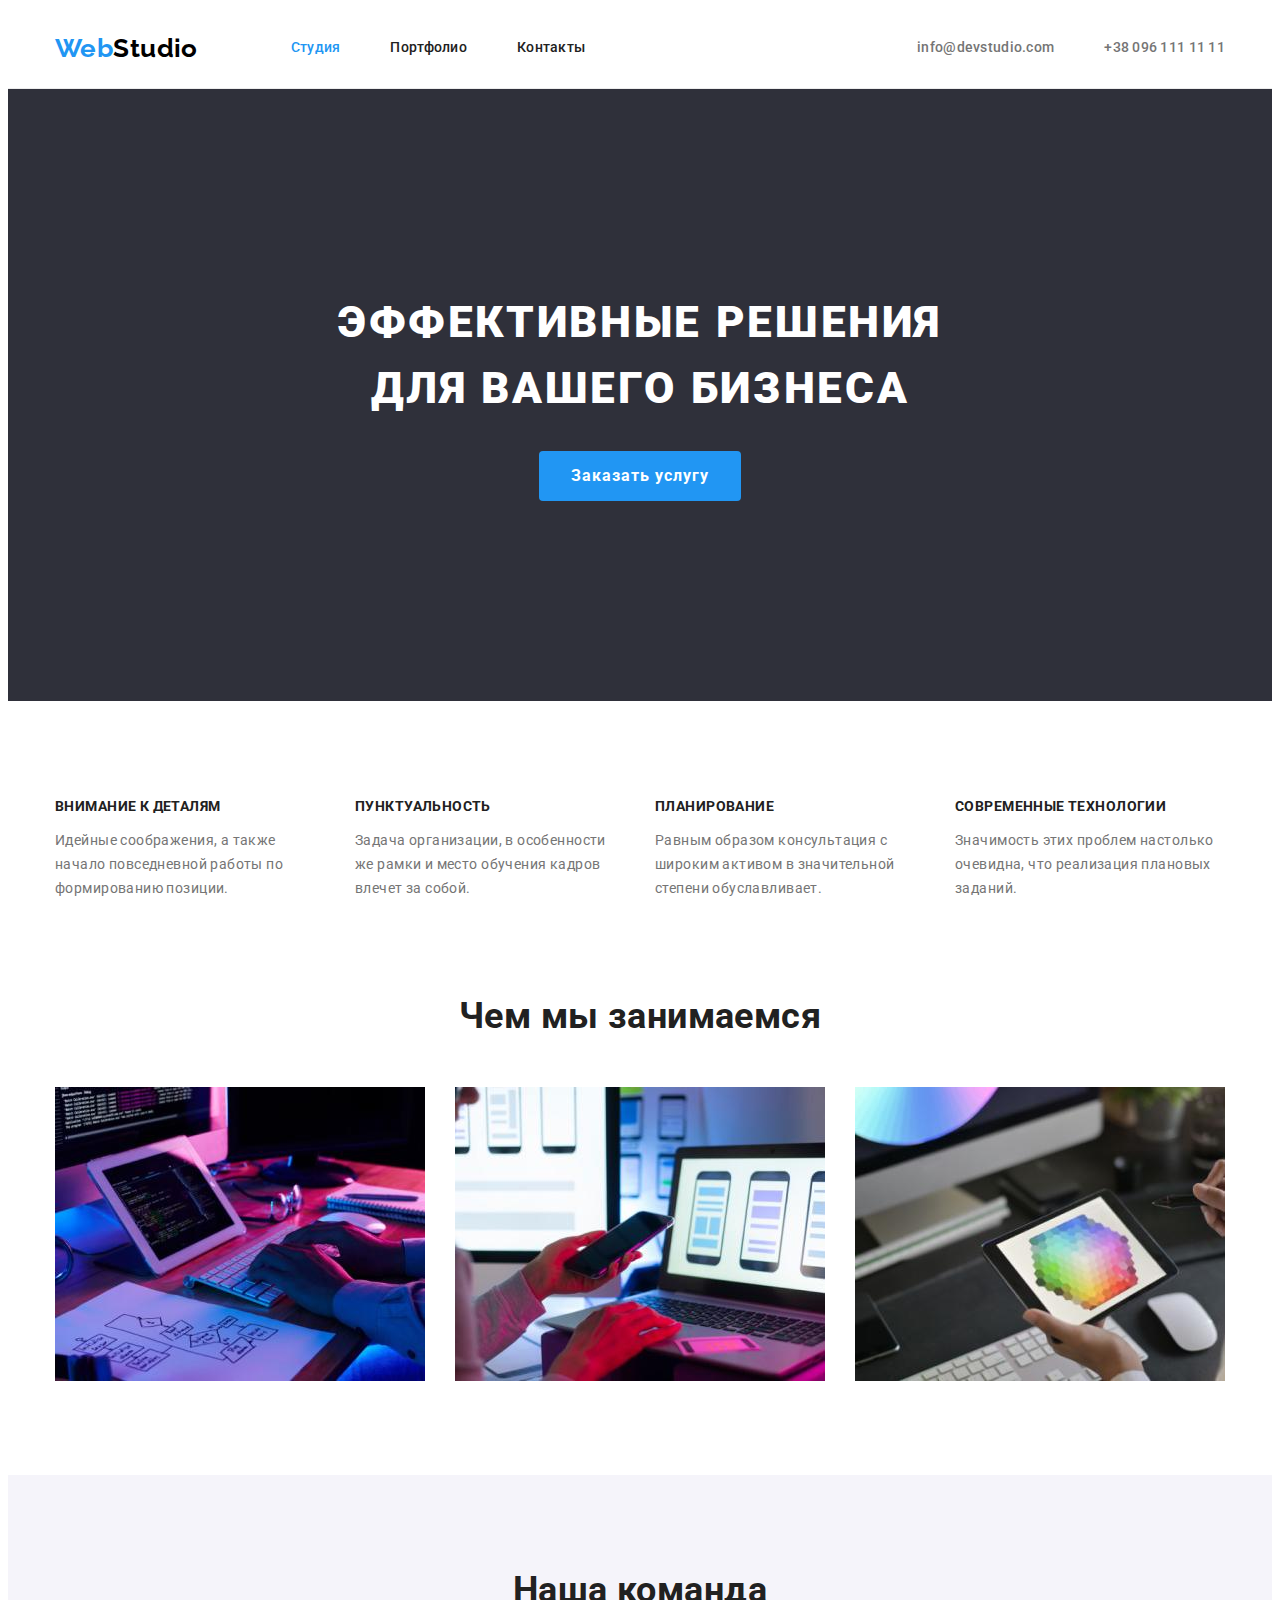
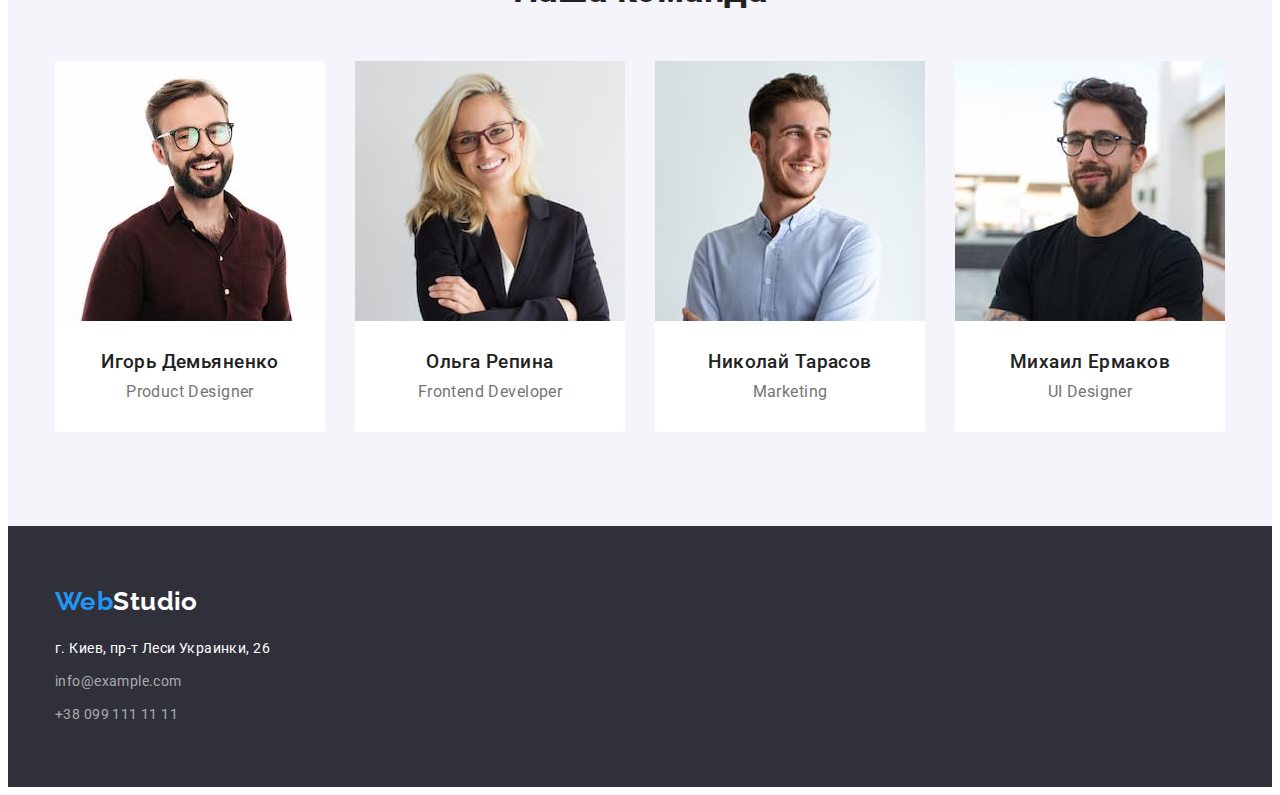
==== index.html @ 8b74da99 "копирует файлы" ====
<!DOCTYPE html>
<html lang="ru">
  <head>
    <meta charset="UTF-8" />
    <meta http-equiv="X-UA-Compatible" content="IE=edge" />
    <meta name="viewport" content="width=device-width, initial-scale=1.0" />
    <title>Студия_ВМ</title>

    <link rel="preconnect" href="https://fonts.googleapis.com" />
    <link rel="preconnect" href="https://fonts.gstatic.com" crossorigin />
    <link
      href="https://fonts.googleapis.com/css2?family=Raleway:wght@700&family=Roboto:wght@400;500;700;900&display=swap"
      rel="stylesheet"
    />

    <link
      rel="stylesheet"
      href="https://cdnjs.cloudflare.com/ajax/libs/modern-normalize/1.1.0/modern-normalize.min.css"
      integrity="sha512-wpPYUAdjBVSE4KJnH1VR1HeZfpl1ub8YT/NKx4PuQ5NmX2tKuGu6U/JRp5y+Y8XG2tV+wKQpNHVUX03MfMFn9Q=="
      crossorigin="anonymous"
      referrerpolicy="no-referrer"
    />

    <link rel="stylesheet" href="./css/styles.css" />
  </head>
  <body>
    <header class="header">
      <div class="header-menu container">
        <a href="./index.html" class="logo"
          >Web<span class="accent-logo">Studio</span></a
        >
        <nav>
          <ul class="site-nav">
            <li class="nav-item">
              <a href="./index.html" class="nav-link current">Студия</a>
            </li>
            <li class="nav-item">
              <a href="./portfolio.html" class="nav-link">Портфолио</a>
            </li>
            <li class="nav-item">
              <a href="" class="nav-link">Контакты</a>
            </li>
          </ul>
        </nav>
        <ul class="contacts-nav">
          <li class="nav-item">
            <a href="mailto:info@devstudio.com" class="nav-link contacts-color"
              >info@devstudio.com</a
            >
          </li>
          <li class="nav-item">
            <a href="tel:+380961111111" class="nav-link contacts-color"
              >+38 096 111 11 11</a
            >
          </li>
        </ul>
      </div>
    </header>
    <main>
      <section class="hero">
        <h1 class="hero-title">Эффективные решения для вашего бизнеса</h1>
        <button class="hero-button" type="button">Заказать услугу</button>
      </section>
      <section class="section">
        <div class="container">
          <h2 class="visually-hidden">Наши преимущества</h2>
          <ul class="benefits-list">
            <li class="benefits-item">
              <h3 class="benefits-title">Внимание к деталям</h3>
              <p class="benefits-text">
                Идейные соображения, а также начало повседневной работы по
                формированию позиции.
              </p>
            </li>
            <li class="benefits-item">
              <h3 class="benefits-title">Пунктуальность</h3>
              <p class="benefits-text">
                Задача организации, в особенности же рамки и место обучения
                кадров влечет за собой.
              </p>
            </li>
            <li class="benefits-item">
              <h3 class="benefits-title">Планирование</h3>
              <p class="benefits-text">
                Равным образом консультация с широким активом в значительной
                степени обуславливает.
              </p>
            </li>
            <li class="benefits-item">
              <h3 class="benefits-title">Современные технологии</h3>
              <p class="benefits-text">
                Значимость этих проблем настолько очевидна, что реализация
                плановых заданий.
              </p>
            </li>
          </ul>
        </div>
      </section>
      <section class="doing section">
        <div class="container">
          <h2 class="title-second">Чем мы занимаемся</h2>
          <ul class="doing-list">
            <li class="doing-item">
              <img
                src="./img/keyboard.jpg"
                alt="верстаем сайт"
                width="370"
                height="294"
              />
            </li>
            <li class="doing-item">
              <img
                src="./img/smartphone.jpg"
                alt="оптимизируем под мобильные устройства"
                width="370"
                height="294"
              />
            </li>
            <li class="doing-item">
              <img
                src="./img/tablet.jpg"
                alt="красочно наполняем контент"
                width="370"
                height="294"
              />
            </li>
          </ul>
        </div>
      </section>
      <section class="team section">
        <div class="container">
          <h2 class="title-second">Наша команда</h2>
          <ul class="team-list">
            <li class="team-item">
              <img
                src="./img/igor_demjanenko.jpg"
                alt="фото Игоря Демьяненко"
                width="270"
                height="260"
              />
              <div class="team-text-conteiner">
                <h3 class="team-title">Игорь Демьяненко</h3>
                <p class="team-text">Product Designer</p>
              </div>
            </li>
            <li class="team-item">
              <img
                src="./img/olga_repina.jpg"
                alt="фото Ольга Репина"
                width="270"
                height="260"
              />
              <div class="team-text-conteiner">
                <h3 class="team-title">Ольга Репина</h3>
                <p class="team-text">Frontend Developer</p>
              </div>
            </li>
            <li class="team-item">
              <img
                src="./img/nikolaj_tarasov.jpg"
                alt="фото Николай Тарасов"
                width="270"
                height="260"
              />
              <div class="team-text-conteiner">
                <h3 class="team-title">Николай Тарасов</h3>
                <p class="team-text">Marketing</p>
              </div>
            </li>
            <li class="team-item">
              <img
                src="./img/mihail_ermak.jpg"
                alt="фото Михаил Ермаков"
                width="270"
                height="260"
              />
              <div class="team-text-conteiner">
                <h3 class="team-title">Михаил Ермаков</h3>
                <p class="team-text">UI Designer</p>
              </div>
            </li>
          </ul>
        </div>
      </section>
    </main>
    <footer class="page-footer">
      <div class="container">
        <a href="./index.html" class="logo footer-logo"
          >Web<span class="accent-logo-footer">Studio</span></a
        >
        <address class="contacts">
          <ul class="contacts-list">
            <li class="contacts-item">
              <a href="" class="contacts-link-map"
                >г. Киев, пр-т Леси Украинки, 26</a
              >
            </li>
            <li class="contacts-item">
              <a href="mailto:info@example.com" class="contacts-link-f"
                >info@example.com</a
              >
            </li>
            <li class="contacts-item">
              <a href="tel:+380961111111" class="contacts-link-f"
                >+38 099 111 11 11</a
              >
            </li>
          </ul>
        </address>
      </div>
    </footer>
  </body>
</html>
---- css/styles.css ----
:root {
    --primary-text-color: #757575;
    --title-text-color: #212121;
    --accent-color: #2196F3;
    --basic-white-color: #ffffff;
    --basic-dark-color: #2F303A;

}

*,
*::before,
*::after {
  box-sizing: border-box;
}

body {
    background-color: var(--basic-white-color);
    color: var(--primary-text-color);

    font-family: 'Roboto', sans-serif;
    font-size: 14px;
    line-height: 1.71;
    letter-spacing: 0.03em;
}


/* hover focus */

.nav-link:hover,
.nav-link:focus,

.contacts-link-map:hover,
.contacts-link-map:focus,
.contacts-link-f:hover,
.contacts-link-f:focus {
    color: var(--accent-color);
}


/* ----- global style ----- */

.section {
    padding-top: 94px;
    padding-bottom: 94px;
}

.container {
    width: 1200px;
    padding-left:  15px;
    padding-right: 15px;
    margin-right: auto;
    margin-left: auto;
}

.nav-link.current {
    color: var(--accent-color);

}

.visually-hidden {
    position: absolute;
    width: 1px;
    height: 1px;
    margin: -1px;
    padding: 0;
    overflow: hidden;
    border: 0;
    clip: rect(0 0 0 0)
  }

a {
    text-decoration: none;
}

ul {
    padding: 0;
    margin: 0;
    list-style: none;
}

img {
    display: block;
    max-width: 100%;
    height: auto;
}

h1, h2, h3, p {
    margin-top: 0;
    margin-bottom: 0;
}


/* ----- header ----- */

/* logo */

.header {
    border-bottom: 1px solid #ECECEC;
}

.header-menu {
    display: flex;
    align-items: center;
}

.logo {
    margin-right: 93px;

    color: var(--accent-color);
    font-family: Raleway, sans-serif;
    font-weight: 700;
    font-size: 26px;
    line-height: 1.19;
}

.accent-logo {
    color: #000000;
}

/* nav */

.site-nav {
    display: flex;
}

.nav-item + .nav-item {
    margin-left: 50px;
}

.contacts-nav {
    display: flex;
    margin-left: auto;

}
.nav-link {
    display: block;
    padding-top: 32px;
    padding-bottom: 32px;

    font-weight: 500;
    letter-spacing: 0.02em;
    line-height: 1.14;
    color: var(--title-text-color);
}

.contacts-color {
    color: var(--primary-text-color);
}


/* ----- studia ----- */

/* content main */

.hero {
    padding-top: 200px;
    padding-bottom: 200px;
    background-color: var(--basic-dark-color);
    text-align: center;
}

.hero-title {
    width: 680px;
    margin: 0 auto 30px;

    color: var(--basic-white-color);
    font-weight: 900;
    font-size: 44px;
    line-height: 1.5;
    letter-spacing: 0.06em;
    text-transform: uppercase;
}

.hero-button {
    display: inline-block;
    border-radius: 4px;
    padding: 10px 32px;

    cursor: pointer;
    border: transparent;

    background-color: var(--accent-color);
    color: var(--basic-white-color);
    font-family: inherit;
    font-weight: 700;
    font-size: 16px;
    line-height: 1.87;
    letter-spacing: 0.06em;
    text-align: center;
}
.hero-button:hover,
.hero-button:focus {
    color: var(--accent-color);
    background-color: var(--basic-white-color);
}


.title-second {
    margin-bottom: 50px;
    text-align: center;

    font-weight: 700;
    font-size: 36px;
    line-height: 1.17;
    color: var(--title-text-color);
}


/* benefits */

.benefits-list {
    display: flex;
    margin-left: -30px;
}

.benefits-item {
    flex-basis: calc(100% * 4 - 30px);
    margin-left: 30px;
}

.benefits-title {
    margin-bottom: 10px;
    font-size: 14px;
    font-weight: 700;
    text-transform: uppercase;
    color: var(--title-text-color);
}


/* doing */

.doing {
    padding-top: 0px;
}

.doing-list {
    display: flex;
    flex-wrap: wrap;
    margin-left: -30px;
}

.doing-item {
    flex-basis: calc(100% / 3 - 30px);
    margin-left: 30px;
}


/* team */

.team {
    background-color: #F5F4FA;
}

.team-list {
    display: flex;
    flex-wrap: wrap;

    font-size: 16px;
    line-height: 1.18;
}

.team-item {
    margin-right: 30px;
    /* margin-bottom: 30px; */

    background-color: #ffffff;
    border-radius: 0 0 4px 4px;
}

.team-item:nth-child(4n) {
    margin-right: 0px;
}
/* .team-item:nth-last-child(-n + 4) {
    margin-bottom: 0;
} */

.team-text-conteiner {
    padding-top: 30px;
    padding-bottom: 30px;
    text-align: center;
}

.team-title {
    margin-bottom: 10px;

    font-weight: 500;
    color: var(--title-text-color);
}


/* ----- portfolio ----- */

/* button filter */

.filter{
    display: flex;
    justify-content: center;
    margin-bottom: 50px;
}
.filter-item:not(:last-child) {
    margin-right: 8px;
}
.filter-button {
    padding: 6px 22px;
    font-family: inherit;
    font-weight: 500;
    font-size: 16px;
    line-height: 1.62;
    text-align: center;
    letter-spacing: 0.03em;
    background-color: #F5F4FA;
    color: var(--title-text-color);
    cursor: pointer;
    border: transparent;
    border-radius: 4px;
}

.filter-button:hover,
.filter-button:focus {
    color: var(--basic-white-color);
    background-color: var(--accent-color);
    box-shadow: 0px 3px 1px rgba(0, 0, 0, 0.1), 0px 1px 2px rgba(0, 0, 0, 0.08), 0px 2px 2px rgba(0, 0, 0, 0.12);
    border-radius: 4px;
}


/* projects */

.projects-list {
    display: flex;
    flex-wrap: wrap;
    margin: -15px;
}

.projects-item {
    flex-basis: calc(100% / 3 - 30px);
    margin: 15px;
}

.projects-text {
    padding: 20px 24px;
    border-left: 1px solid #EEEEEE;
    border-bottom: 1px solid #EEEEEE;
    border-right: 1px solid #EEEEEE;
}

.title-portfolio {
    margin-bottom: 4px;

    font-weight: 700;
    font-size: 18px;
    line-height: 2;
    letter-spacing: 0.06em;
    color: var(--title-text-color);
}

.text-portfolio {
    font-size: 16px;
    line-height: 1.87;
    color: var(--primary-text-color);
}


/* ----- footer style ----- */

.page-footer{
    padding-top: 60px;
    padding-bottom: 60px;
    background-color: var(--basic-dark-color);
}

.footer-logo {
    display: inline-block;
    margin-right: 0;
    margin-bottom: 20px;
}

.accent-logo-footer {
    color: var(--basic-white-color);
}

.contacts {
    font-style: normal;
}

.contacts-item:not(:last-child) {
    margin-bottom: 9px;
}

.contacts-link-map{
    color: var(--basic-white-color);
}

.contacts-link-f {
    color: rgba(255, 255, 255, 0.6);
}
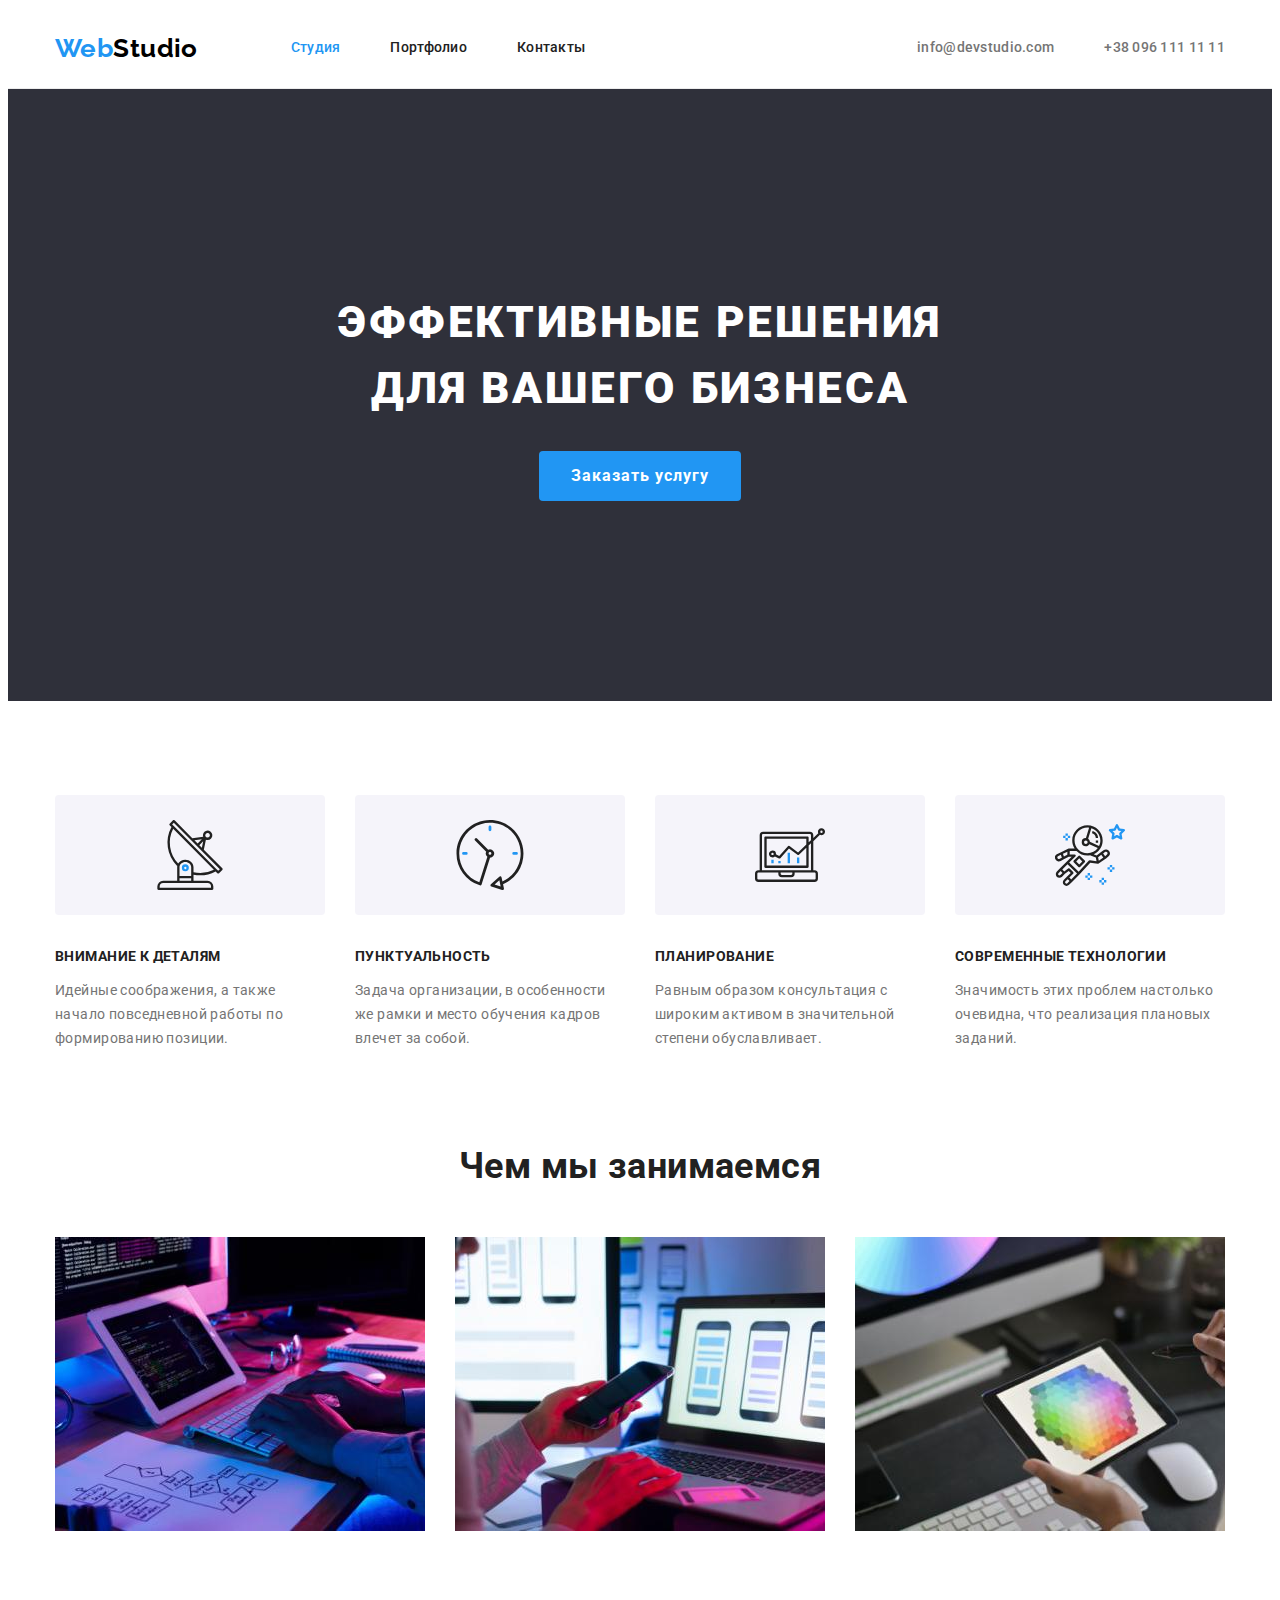
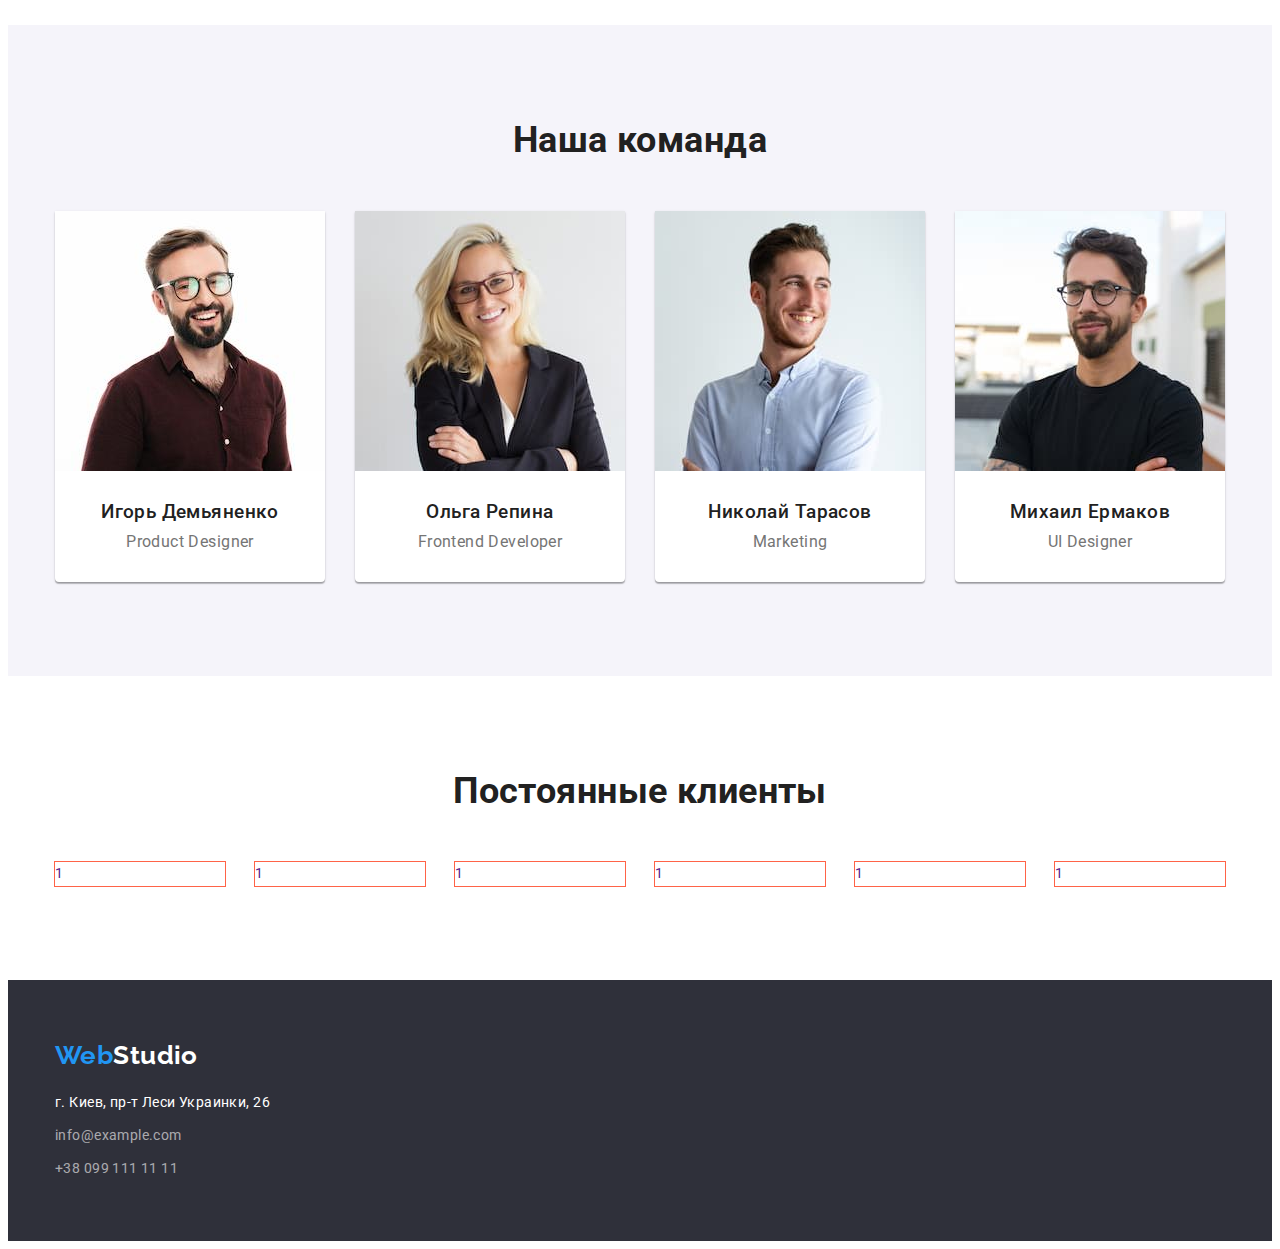
==== commit ca3d5b2e: "добавляет иконки" ====
--- a/index.html
+++ b/index.html
@@ -65,28 +65,28 @@
         <div class="container">
           <h2 class="visually-hidden">Наши преимущества</h2>
           <ul class="benefits-list">
-            <li class="benefits-item">
+            <li class="benefits-item benefits-icon-antenna">
               <h3 class="benefits-title">Внимание к деталям</h3>
               <p class="benefits-text">
                 Идейные соображения, а также начало повседневной работы по
                 формированию позиции.
               </p>
             </li>
-            <li class="benefits-item">
+            <li class="benefits-item benefits-icon-clock">
               <h3 class="benefits-title">Пунктуальность</h3>
               <p class="benefits-text">
                 Задача организации, в особенности же рамки и место обучения
                 кадров влечет за собой.
               </p>
             </li>
-            <li class="benefits-item">
+            <li class="benefits-item benefits-icon-diagram">
               <h3 class="benefits-title">Планирование</h3>
               <p class="benefits-text">
                 Равным образом консультация с широким активом в значительной
                 степени обуславливает.
               </p>
             </li>
-            <li class="benefits-item">
+            <li class="benefits-item benefits-icon-astronaut">
               <h3 class="benefits-title">Современные технологии</h3>
               <p class="benefits-text">
                 Значимость этих проблем настолько очевидна, что реализация
@@ -179,6 +179,19 @@
                 <p class="team-text">UI Designer</p>
               </div>
             </li>
+          </ul>
+        </div>
+      </section>
+      <section class="section">
+        <div class="container">
+          <h2 class="title-second">Постоянные клиенты</h2>
+          <ul class="clients-list">
+            <li class="clients-item"><a href="">1</a></li>
+            <li class="clients-item"><a href="">1</a></li>
+            <li class="clients-item"><a href="">1</a></li>
+            <li class="clients-item"><a href="">1</a></li>
+            <li class="clients-item"><a href="">1</a></li>
+            <li class="clients-item"><a href="">1</a></li>
           </ul>
         </div>
       </section>
--- a/css/styles.css
+++ b/css/styles.css
@@ -218,6 +218,36 @@
     margin-left: 30px;
 }
 
+.benefits-item::before {
+    display: block;
+    content: '';
+    height: 120px;
+    margin-bottom: 30px;
+    border-radius: 4px;
+
+    background-color: #F5F4FA;
+    /* background-image: url(../img/benefits/antenna.svg); */
+    background-repeat: no-repeat;
+    /* background-size: contain; */
+    background-position: center;
+}
+
+.benefits-icon-antenna::before {
+    background-image: url(../img/benefits/antenna.svg);
+}
+
+.benefits-icon-clock::before {
+    background-image: url(../img/benefits/clock.svg);
+}
+
+.benefits-icon-diagram::before {
+    background-image: url(../img/benefits/diagram.svg);
+}
+
+.benefits-icon-astronaut::before {
+    background-image: url(../img/benefits/astronaut.svg);
+}
+
 .benefits-title {
     margin-bottom: 10px;
     font-size: 14px;
@@ -264,6 +294,9 @@
     /* margin-bottom: 30px; */
 
     background-color: #ffffff;
+    box-shadow: 0px 1px 3px rgba(0, 0, 0, 0.12), 
+    0px 1px 1px rgba(0, 0, 0, 0.14), 
+    0px 2px 1px rgba(0, 0, 0, 0.2);
     border-radius: 0 0 4px 4px;
 }
 
@@ -360,6 +393,20 @@
     color: var(--primary-text-color);
 }
 
+.clients-list {
+    display: flex;
+    
+}
+
+.clients-item {
+    flex-basis: calc((100% - 30px ) / 6);
+    outline: 1px solid tomato;
+}
+
+.clients-item:not(:last-child) {
+    margin-right: 30px;
+}
+
 
 /* ----- footer style ----- */
 
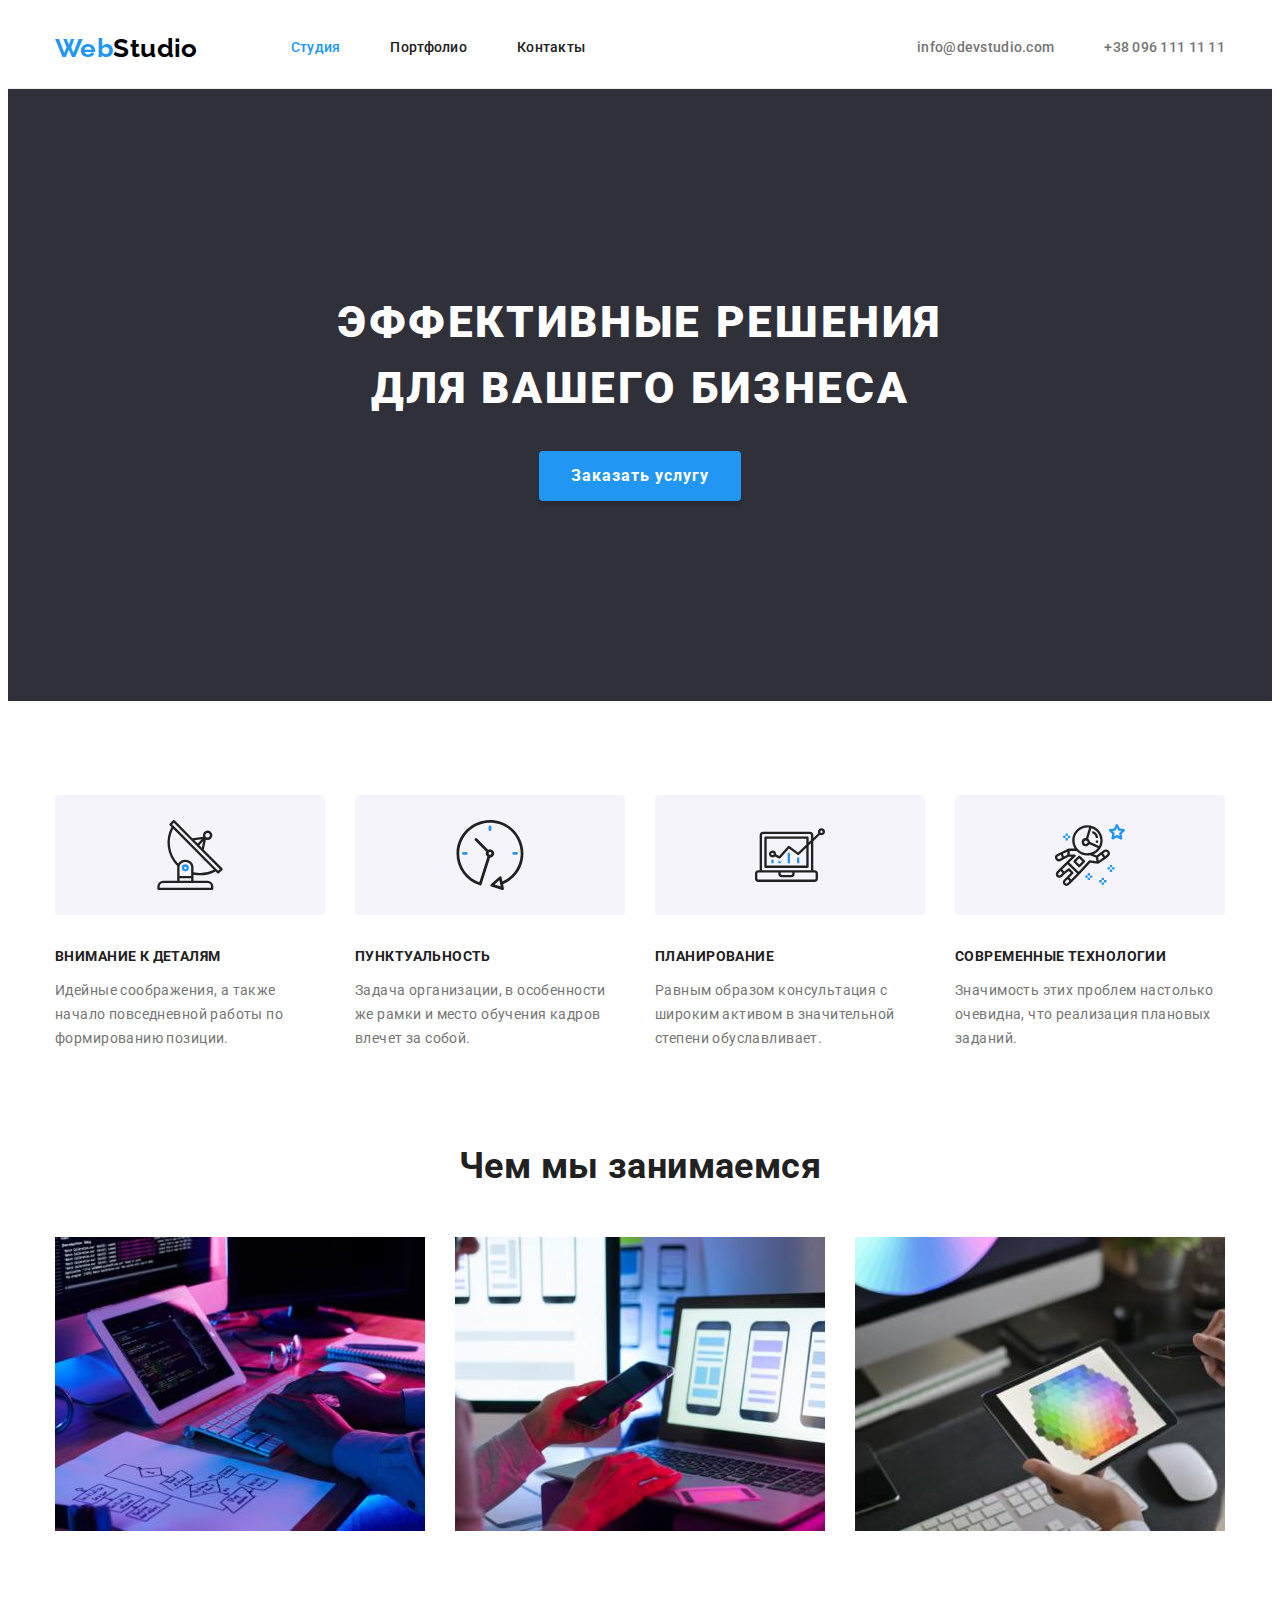
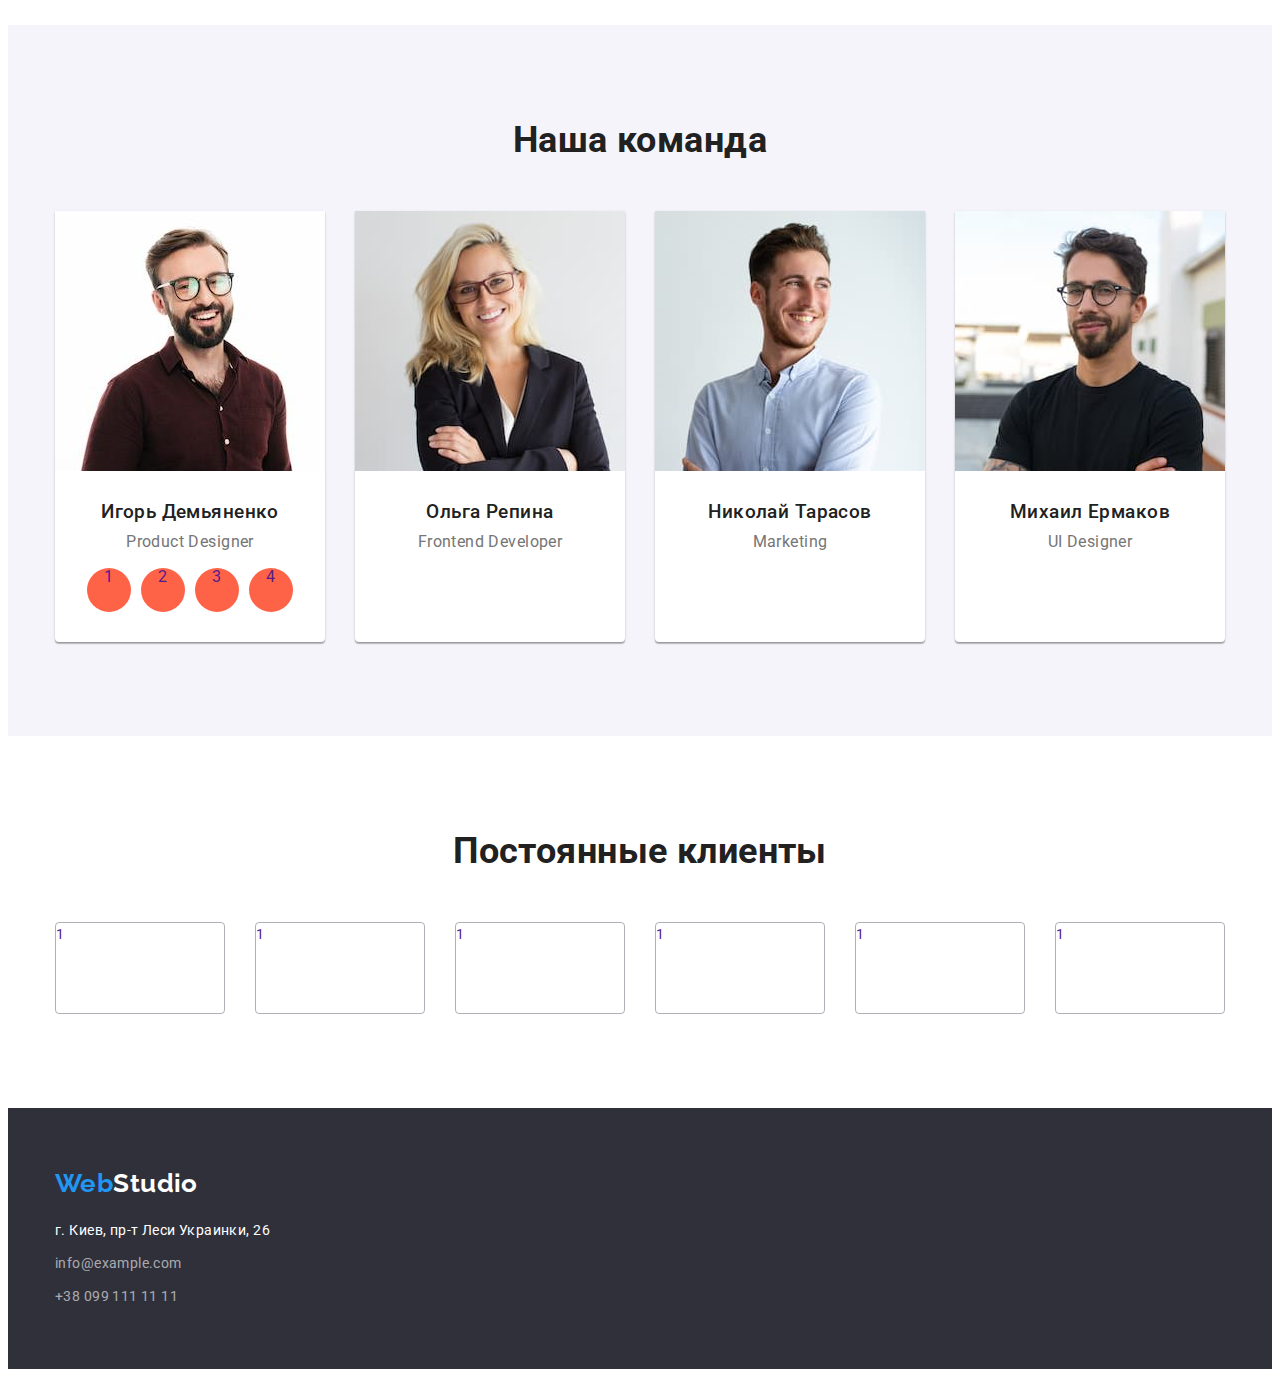
==== commit 74e5427a: "пишет разметку для иконок" ====
--- a/index.html
+++ b/index.html
@@ -61,6 +61,7 @@
         <h1 class="hero-title">Эффективные решения для вашего бизнеса</h1>
         <button class="hero-button" type="button">Заказать услугу</button>
       </section>
+      <!-- benefits -->
       <section class="section">
         <div class="container">
           <h2 class="visually-hidden">Наши преимущества</h2>
@@ -96,6 +97,7 @@
           </ul>
         </div>
       </section>
+      <!-- doing -->
       <section class="doing section">
         <div class="container">
           <h2 class="title-second">Чем мы занимаемся</h2>
@@ -127,6 +129,7 @@
           </ul>
         </div>
       </section>
+      <!-- team -->
       <section class="team section">
         <div class="container">
           <h2 class="title-second">Наша команда</h2>
@@ -141,6 +144,44 @@
               <div class="team-text-conteiner">
                 <h3 class="team-title">Игорь Демьяненко</h3>
                 <p class="team-text">Product Designer</p>
+                <ul class="team-icon-list">
+                  <li class="team-icon-item">
+                    <a
+                      href=""
+                      target="_blank"
+                      rel="noreferrer noopener"
+                      class="team-icon-link"
+                      >1</a
+                    >
+                  </li>
+                  <li class="team-icon-item">
+                    <a
+                      href=""
+                      target="_blank"
+                      rel="noreferrer noopener"
+                      class="team-icon-link"
+                      >2</a
+                    >
+                  </li>
+                  <li class="team-icon-item">
+                    <a
+                      href=""
+                      target="_blank"
+                      rel="noreferrer noopener"
+                      class="team-icon-link"
+                      >3</a
+                    >
+                  </li>
+                  <li class="team-icon-item">
+                    <a
+                      href=""
+                      target="_blank"
+                      rel="noreferrer noopener"
+                      class="team-icon-link"
+                      >4</a
+                    >
+                  </li>
+                </ul>
               </div>
             </li>
             <li class="team-item">
@@ -182,16 +223,65 @@
           </ul>
         </div>
       </section>
+      <!-- clients -->
       <section class="section">
         <div class="container">
           <h2 class="title-second">Постоянные клиенты</h2>
           <ul class="clients-list">
-            <li class="clients-item"><a href="">1</a></li>
-            <li class="clients-item"><a href="">1</a></li>
-            <li class="clients-item"><a href="">1</a></li>
-            <li class="clients-item"><a href="">1</a></li>
-            <li class="clients-item"><a href="">1</a></li>
-            <li class="clients-item"><a href="">1</a></li>
+            <li class="clients-item">
+              <a
+                href=""
+                target="_blank"
+                rel="noreferrer noopener"
+                class="team-icon-link"
+                >1</a
+              >
+            </li>
+            <li class="clients-item">
+              <a
+                href=""
+                target="_blank"
+                rel="noreferrer noopener"
+                class="team-icon-link"
+                >1</a
+              >
+            </li>
+            <li class="clients-item">
+              <a
+                href=""
+                target="_blank"
+                rel="noreferrer noopener"
+                class="team-icon-link"
+                >1</a
+              >
+            </li>
+            <li class="clients-item">
+              <a
+                href=""
+                target="_blank"
+                rel="noreferrer noopener"
+                class="team-icon-link"
+                >1</a
+              >
+            </li>
+            <li class="clients-item">
+              <a
+                href=""
+                target="_blank"
+                rel="noreferrer noopener"
+                class="team-icon-link"
+                >1</a
+              >
+            </li>
+            <li class="clients-item">
+              <a
+                href=""
+                target="_blank"
+                rel="noreferrer noopener"
+                class="team-icon-link"
+                >1</a
+              >
+            </li>
           </ul>
         </div>
       </section>
--- a/css/styles.css
+++ b/css/styles.css
@@ -187,6 +187,7 @@
     line-height: 1.87;
     letter-spacing: 0.06em;
     text-align: center;
+    box-shadow: 0px 4px 4px rgba(0, 0, 0, 0.15);
 }
 .hero-button:hover,
 .hero-button:focus {
@@ -226,9 +227,7 @@
     border-radius: 4px;
 
     background-color: #F5F4FA;
-    /* background-image: url(../img/benefits/antenna.svg); */
     background-repeat: no-repeat;
-    /* background-size: contain; */
     background-position: center;
 }
 
@@ -308,8 +307,7 @@
 } */
 
 .team-text-conteiner {
-    padding-top: 30px;
-    padding-bottom: 30px;
+    padding: 30px 32px;
     text-align: center;
 }
 
@@ -318,6 +316,47 @@
 
     font-weight: 500;
     color: var(--title-text-color);
+}
+
+.team-text {
+    margin-bottom: 16px;
+}
+
+.team-icon-list {
+    display: flex;
+    justify-content: space-between;
+}
+
+.team-icon-item {
+    width: 44px;
+    height: 44px;
+    background-color: tomato;
+    border-radius: 50%;
+}
+
+
+/* clients */
+
+.clients-list {
+    display: flex;
+}
+
+.clients-item {
+    flex-basis: calc((100% - 30px ) / 6);
+    height: 92px;
+    border: 1px solid #AFB1B8;
+    border-radius: 4px;
+}
+
+.team-icon-link {
+    display: block;
+}
+.team-icon-link:hover {
+    border: 2px solid var(--accent-color);
+}
+
+.clients-item:not(:last-child) {
+    margin-right: 30px;
 }
 
 
@@ -370,6 +409,10 @@
     margin: 15px;
 }
 
+.projects-item:hover {
+    box-shadow: 0px 1px 1px rgba(0, 0, 0, 0.12), 0px 4px 4px rgba(0, 0, 0, 0.06), 1px 4px 6px rgba(0, 0, 0, 0.16);
+}
+
 .projects-text {
     padding: 20px 24px;
     border-left: 1px solid #EEEEEE;
@@ -393,20 +436,6 @@
     color: var(--primary-text-color);
 }
 
-.clients-list {
-    display: flex;
-    
-}
-
-.clients-item {
-    flex-basis: calc((100% - 30px ) / 6);
-    outline: 1px solid tomato;
-}
-
-.clients-item:not(:last-child) {
-    margin-right: 30px;
-}
-
 
 /* ----- footer style ----- */
 
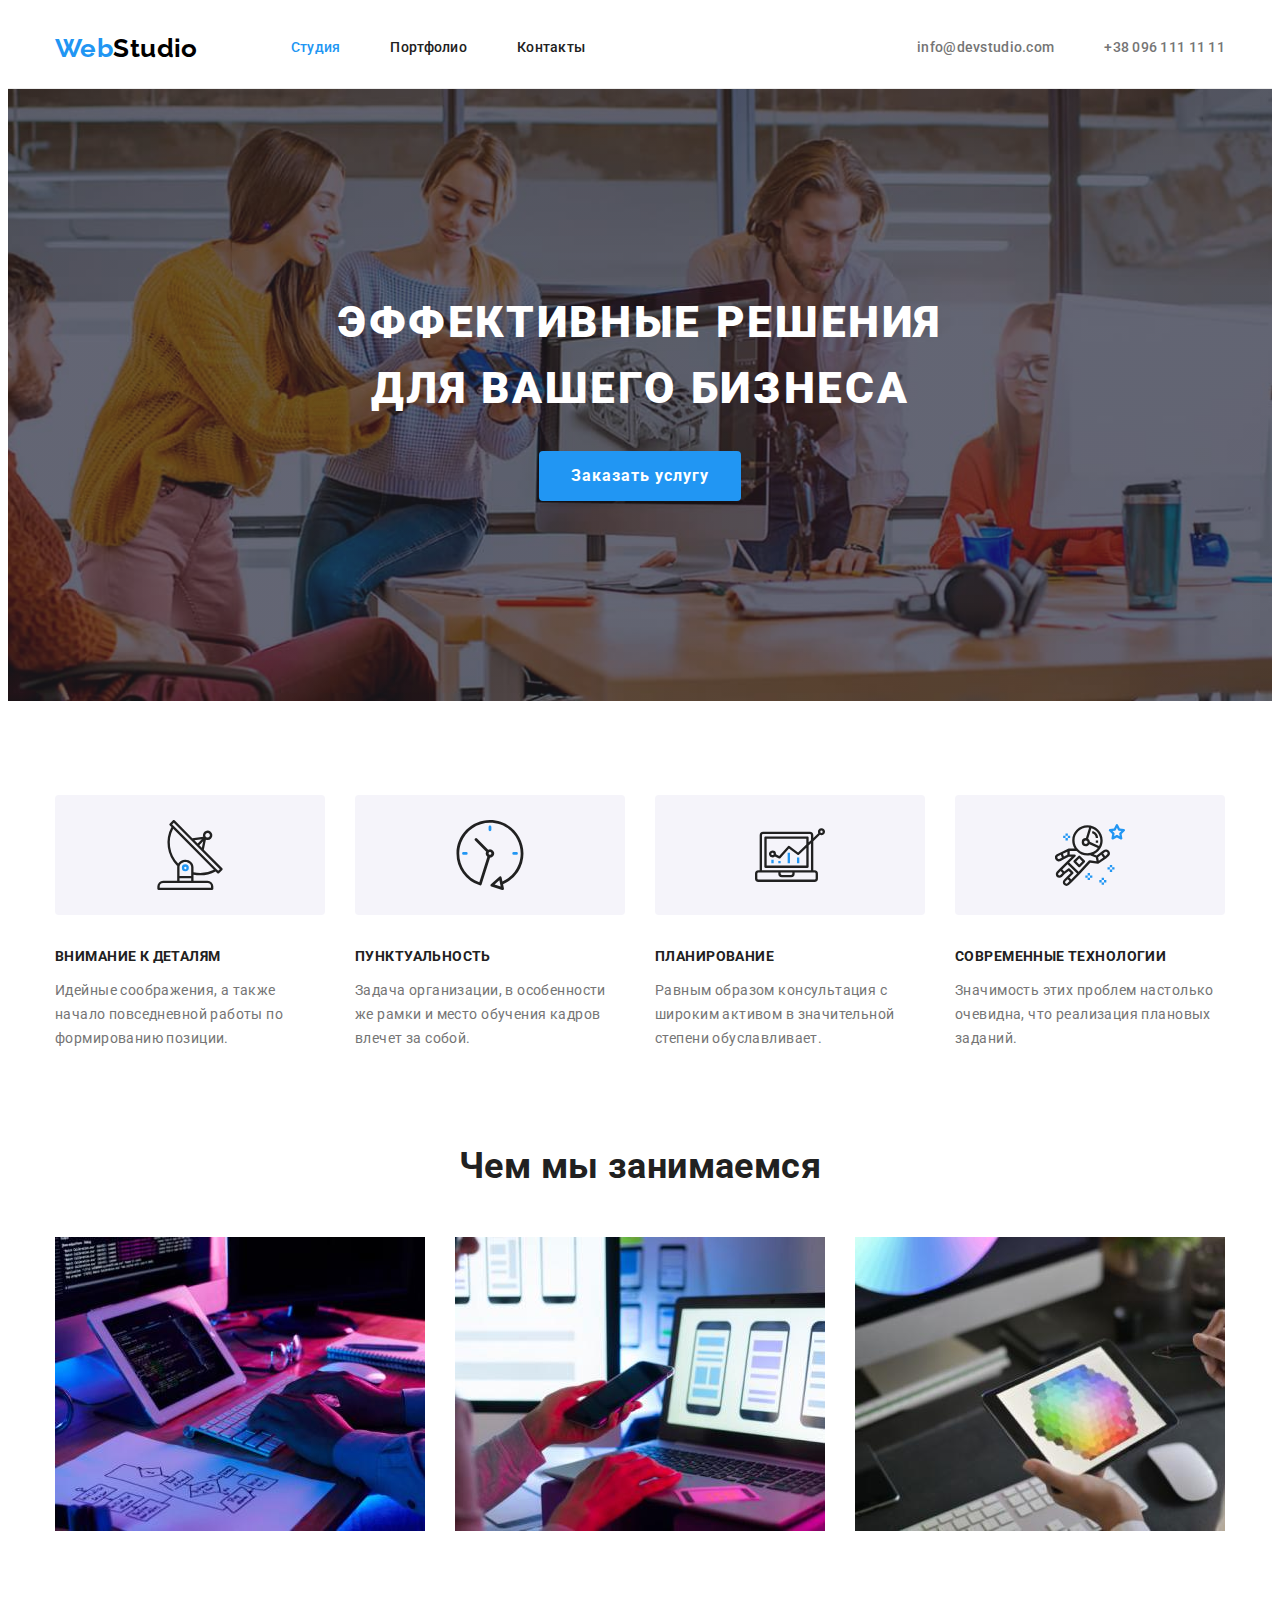
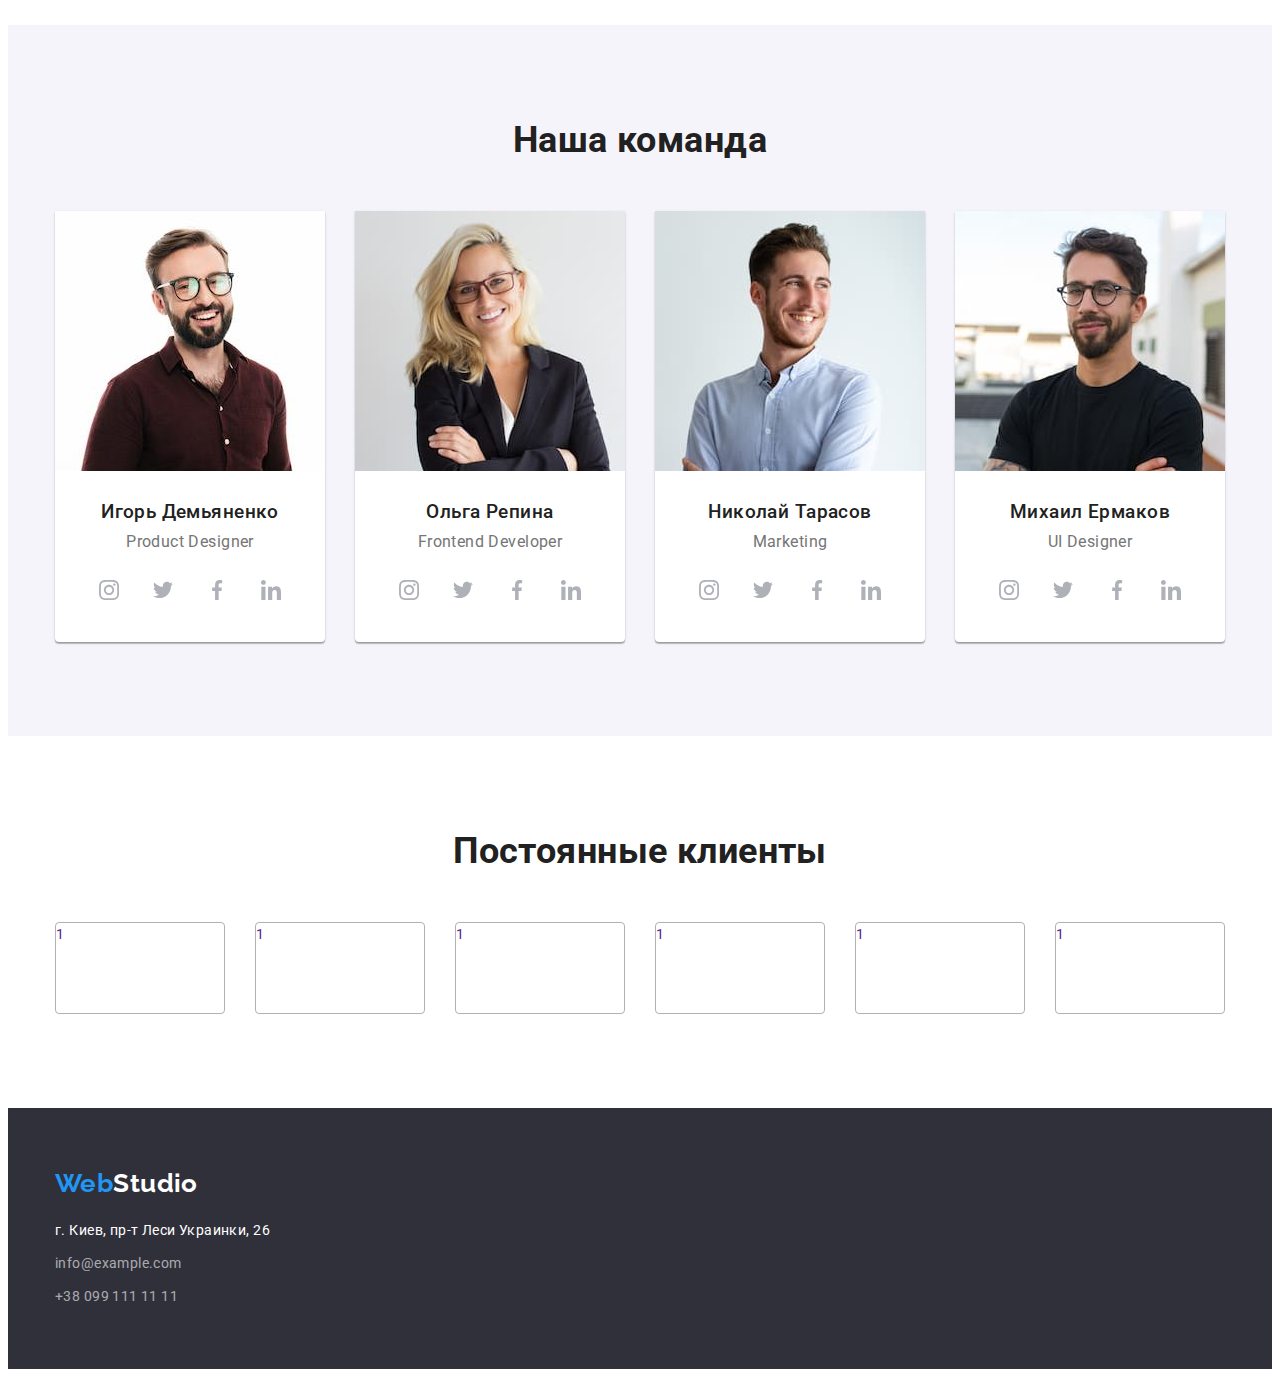
==== commit 5cf885ba: "секция команда" ====
--- a/index.html
+++ b/index.html
@@ -57,9 +57,12 @@
       </div>
     </header>
     <main>
+      <!-- hero -->
       <section class="hero">
+        <div class="container">
         <h1 class="hero-title">Эффективные решения для вашего бизнеса</h1>
         <button class="hero-button" type="button">Заказать услугу</button>
+      </div>
       </section>
       <!-- benefits -->
       <section class="section">
@@ -151,34 +154,50 @@
                       target="_blank"
                       rel="noreferrer noopener"
                       class="team-icon-link"
-                      >1</a
-                    >
-                  </li>
-                  <li class="team-icon-item">
-                    <a
-                      href=""
-                      target="_blank"
-                      rel="noreferrer noopener"
-                      class="team-icon-link"
-                      >2</a
-                    >
-                  </li>
-                  <li class="team-icon-item">
-                    <a
-                      href=""
-                      target="_blank"
-                      rel="noreferrer noopener"
-                      class="team-icon-link"
-                      >3</a
-                    >
-                  </li>
-                  <li class="team-icon-item">
-                    <a
-                      href=""
-                      target="_blank"
-                      rel="noreferrer noopener"
-                      class="team-icon-link"
-                      >4</a
+                      >
+                      <svg class="team-social-ico" width="20px" height="20px">
+                        <use href="./img/icons.svg#instagram"></use>
+                      </svg>
+                      </a
+                    >
+                  </li>
+                  <li class="team-icon-item">
+                    <a
+                      href=""
+                      target="_blank"
+                      rel="noreferrer noopener"
+                      class="team-icon-link"
+                      >
+                      <svg class="team-social-ico" width="20px" height="20px">
+                        <use href="./img/icons.svg#twitter"></use>
+                      </svg>
+                      </a
+                    >
+                  </li>
+                  <li class="team-icon-item">
+                    <a
+                      href=""
+                      target="_blank"
+                      rel="noreferrer noopener"
+                      class="team-icon-link"
+                      >
+                      <svg class="team-social-ico" width="20px" height="20px">
+                        <use href="./img/icons.svg#facebook"></use>
+                      </svg>
+                      </a
+                    >
+                  </li>
+                  <li class="team-icon-item">
+                    <a
+                      href=""
+                      target="_blank"
+                      rel="noreferrer noopener"
+                      class="team-icon-link"
+                      >
+                      <svg class="team-social-ico" width="20px" height="20px">
+                        <use href="./img/icons.svg#linkedin"></use>
+                      </svg>
+                      </a
                     >
                   </li>
                 </ul>
@@ -194,6 +213,60 @@
               <div class="team-text-conteiner">
                 <h3 class="team-title">Ольга Репина</h3>
                 <p class="team-text">Frontend Developer</p>
+                <ul class="team-icon-list">
+                  <li class="team-icon-item">
+                    <a
+                      href=""
+                      target="_blank"
+                      rel="noreferrer noopener"
+                      class="team-icon-link"
+                      >
+                      <svg class="team-social-ico" width="20px" height="20px">
+                        <use href="./img/icons.svg#instagram"></use>
+                      </svg>
+                      </a
+                    >
+                  </li>
+                  <li class="team-icon-item">
+                    <a
+                      href=""
+                      target="_blank"
+                      rel="noreferrer noopener"
+                      class="team-icon-link"
+                      >
+                      <svg class="team-social-ico" width="20px" height="20px">
+                        <use href="./img/icons.svg#twitter"></use>
+                      </svg>
+                      </a
+                    >
+                  </li>
+                  <li class="team-icon-item">
+                    <a
+                      href=""
+                      target="_blank"
+                      rel="noreferrer noopener"
+                      class="team-icon-link"
+                      >
+                      <svg class="team-social-ico" width="20px" height="20px">
+                        <use href="./img/icons.svg#facebook"></use>
+                      </svg>
+                      </a
+                    >
+                  </li>
+                  <li class="team-icon-item">
+                    <a
+                      href=""
+                      target="_blank"
+                      rel="noreferrer noopener"
+                      class="team-icon-link"
+                      >
+                      <svg class="team-social-ico" width="20px" height="20px">
+                        <use href="./img/icons.svg#linkedin"></use>
+                      </svg>
+                      </a
+                    >
+                  </li>
+                </ul>
               </div>
             </li>
             <li class="team-item">
@@ -206,6 +279,60 @@
               <div class="team-text-conteiner">
                 <h3 class="team-title">Николай Тарасов</h3>
                 <p class="team-text">Marketing</p>
+                <ul class="team-icon-list">
+                  <li class="team-icon-item">
+                    <a
+                      href=""
+                      target="_blank"
+                      rel="noreferrer noopener"
+                      class="team-icon-link"
+                      >
+                      <svg class="team-social-ico" width="20px" height="20px">
+                        <use href="./img/icons.svg#instagram"></use>
+                      </svg>
+                      </a
+                    >
+                  </li>
+                  <li class="team-icon-item">
+                    <a
+                      href=""
+                      target="_blank"
+                      rel="noreferrer noopener"
+                      class="team-icon-link"
+                      >
+                      <svg class="team-social-ico" width="20px" height="20px">
+                        <use href="./img/icons.svg#twitter"></use>
+                      </svg>
+                      </a
+                    >
+                  </li>
+                  <li class="team-icon-item">
+                    <a
+                      href=""
+                      target="_blank"
+                      rel="noreferrer noopener"
+                      class="team-icon-link"
+                      >
+                      <svg class="team-social-ico" width="20px" height="20px">
+                        <use href="./img/icons.svg#facebook"></use>
+                      </svg>
+                      </a
+                    >
+                  </li>
+                  <li class="team-icon-item">
+                    <a
+                      href=""
+                      target="_blank"
+                      rel="noreferrer noopener"
+                      class="team-icon-link"
+                      >
+                      <svg class="team-social-ico" width="20px" height="20px">
+                        <use href="./img/icons.svg#linkedin"></use>
+                      </svg>
+                      </a
+                    >
+                  </li>
+                </ul>
               </div>
             </li>
             <li class="team-item">
@@ -218,6 +345,60 @@
               <div class="team-text-conteiner">
                 <h3 class="team-title">Михаил Ермаков</h3>
                 <p class="team-text">UI Designer</p>
+                <ul class="team-icon-list">
+                  <li class="team-icon-item">
+                    <a
+                      href=""
+                      target="_blank"
+                      rel="noreferrer noopener"
+                      class="team-icon-link"
+                      >
+                      <svg class="team-social-ico" width="20px" height="20px">
+                        <use href="./img/icons.svg#instagram"></use>
+                      </svg>
+                      </a
+                    >
+                  </li>
+                  <li class="team-icon-item">
+                    <a
+                      href=""
+                      target="_blank"
+                      rel="noreferrer noopener"
+                      class="team-icon-link"
+                      >
+                      <svg class="team-social-ico" width="20px" height="20px">
+                        <use href="./img/icons.svg#twitter"></use>
+                      </svg>
+                      </a
+                    >
+                  </li>
+                  <li class="team-icon-item">
+                    <a
+                      href=""
+                      target="_blank"
+                      rel="noreferrer noopener"
+                      class="team-icon-link"
+                      >
+                      <svg class="team-social-ico" width="20px" height="20px">
+                        <use href="./img/icons.svg#facebook"></use>
+                      </svg>
+                      </a
+                    >
+                  </li>
+                  <li class="team-icon-item">
+                    <a
+                      href=""
+                      target="_blank"
+                      rel="noreferrer noopener"
+                      class="team-icon-link"
+                      >
+                      <svg class="team-social-ico" width="20px" height="20px">
+                        <use href="./img/icons.svg#linkedin"></use>
+                      </svg>
+                      </a
+                    >
+                  </li>
+                </ul>
               </div>
             </li>
           </ul>
@@ -233,52 +414,52 @@
                 href=""
                 target="_blank"
                 rel="noreferrer noopener"
-                class="team-icon-link"
-                >1</a
-              >
-            </li>
-            <li class="clients-item">
-              <a
-                href=""
-                target="_blank"
-                rel="noreferrer noopener"
-                class="team-icon-link"
-                >1</a
-              >
-            </li>
-            <li class="clients-item">
-              <a
-                href=""
-                target="_blank"
-                rel="noreferrer noopener"
-                class="team-icon-link"
-                >1</a
-              >
-            </li>
-            <li class="clients-item">
-              <a
-                href=""
-                target="_blank"
-                rel="noreferrer noopener"
-                class="team-icon-link"
-                >1</a
-              >
-            </li>
-            <li class="clients-item">
-              <a
-                href=""
-                target="_blank"
-                rel="noreferrer noopener"
-                class="team-icon-link"
-                >1</a
-              >
-            </li>
-            <li class="clients-item">
-              <a
-                href=""
-                target="_blank"
-                rel="noreferrer noopener"
-                class="team-icon-link"
+                class="clients-icon-link"
+                >1</a
+              >
+            </li>
+            <li class="clients-item">
+              <a
+                href=""
+                target="_blank"
+                rel="noreferrer noopener"
+                class="clients-icon-link"
+                >1</a
+              >
+            </li>
+            <li class="clients-item">
+              <a
+                href=""
+                target="_blank"
+                rel="noreferrer noopener"
+                class="clients-icon-link"
+                >1</a
+              >
+            </li>
+            <li class="clients-item">
+              <a
+                href=""
+                target="_blank"
+                rel="noreferrer noopener"
+                class="clients-icon-link"
+                >1</a
+              >
+            </li>
+            <li class="clients-item">
+              <a
+                href=""
+                target="_blank"
+                rel="noreferrer noopener"
+                class="clients-icon-link"
+                >1</a
+              >
+            </li>
+            <li class="clients-item">
+              <a
+                href=""
+                target="_blank"
+                rel="noreferrer noopener"
+                class="clients-icon-link"
                 >1</a
               >
             </li>
--- a/css/styles.css
+++ b/css/styles.css
@@ -150,13 +150,23 @@
 
 /* ----- studia ----- */
 
-/* content main */
+/* hero */
 
 .hero {
     padding-top: 200px;
     padding-bottom: 200px;
-    background-color: var(--basic-dark-color);
+    background-color: #C4C4C4;
     text-align: center;
+    background-image: linear-gradient(
+        rgba(47, 48, 58, 0.4), 
+        rgba(47, 48, 58, 0.4)
+        ), 
+        url(../img/hero-bg.jpg);
+    background-repeat: no-repeat;
+    background-size: cover;
+    background-position: center;
+    max-width: 1600px;
+    margin: 0 auto;
 }
 
 .hero-title {
@@ -290,7 +300,6 @@
 
 .team-item {
     margin-right: 30px;
-    /* margin-bottom: 30px; */
 
     background-color: #ffffff;
     box-shadow: 0px 1px 3px rgba(0, 0, 0, 0.12), 
@@ -302,12 +311,10 @@
 .team-item:nth-child(4n) {
     margin-right: 0px;
 }
-/* .team-item:nth-last-child(-n + 4) {
-    margin-bottom: 0;
-} */
 
 .team-text-conteiner {
-    padding: 30px 32px;
+    padding-top: 30px;
+    padding-bottom: 30px;
     text-align: center;
 }
 
@@ -324,14 +331,37 @@
 
 .team-icon-list {
     display: flex;
-    justify-content: space-between;
+    justify-content: center;
 }
 
 .team-icon-item {
     width: 44px;
     height: 44px;
-    background-color: tomato;
+    margin-right: 10px;
+}
+
+.team-icon-item:last-child {
+    margin-right: 0;
+}
+
+.team-icon-link {
+    width: 100%;
+    height: 100%;
+
     border-radius: 50%;
+    display: flex;
+    align-items: center;
+    justify-content: center;
+}
+.team-social-ico {
+    fill: #AFB1B8;
+}
+
+.team-icon-link:hover {
+    background-color: var(--accent-color);
+}
+.team-icon-link:hover .team-social-ico {
+    fill: #ffffff;
 }
 
 
@@ -348,10 +378,10 @@
     border-radius: 4px;
 }
 
-.team-icon-link {
+.clients-icon-link {
     display: block;
 }
-.team-icon-link:hover {
+.clients-icon-link:hover {
     border: 2px solid var(--accent-color);
 }
 
@@ -409,7 +439,14 @@
     margin: 15px;
 }
 
-.projects-item:hover {
+.projects-link {
+    display: block;
+    width: 100%;
+    height: 100%;
+}
+
+.projects-link:hover,
+.projects-link:focus {
     box-shadow: 0px 1px 1px rgba(0, 0, 0, 0.12), 0px 4px 4px rgba(0, 0, 0, 0.06), 1px 4px 6px rgba(0, 0, 0, 0.16);
 }
 
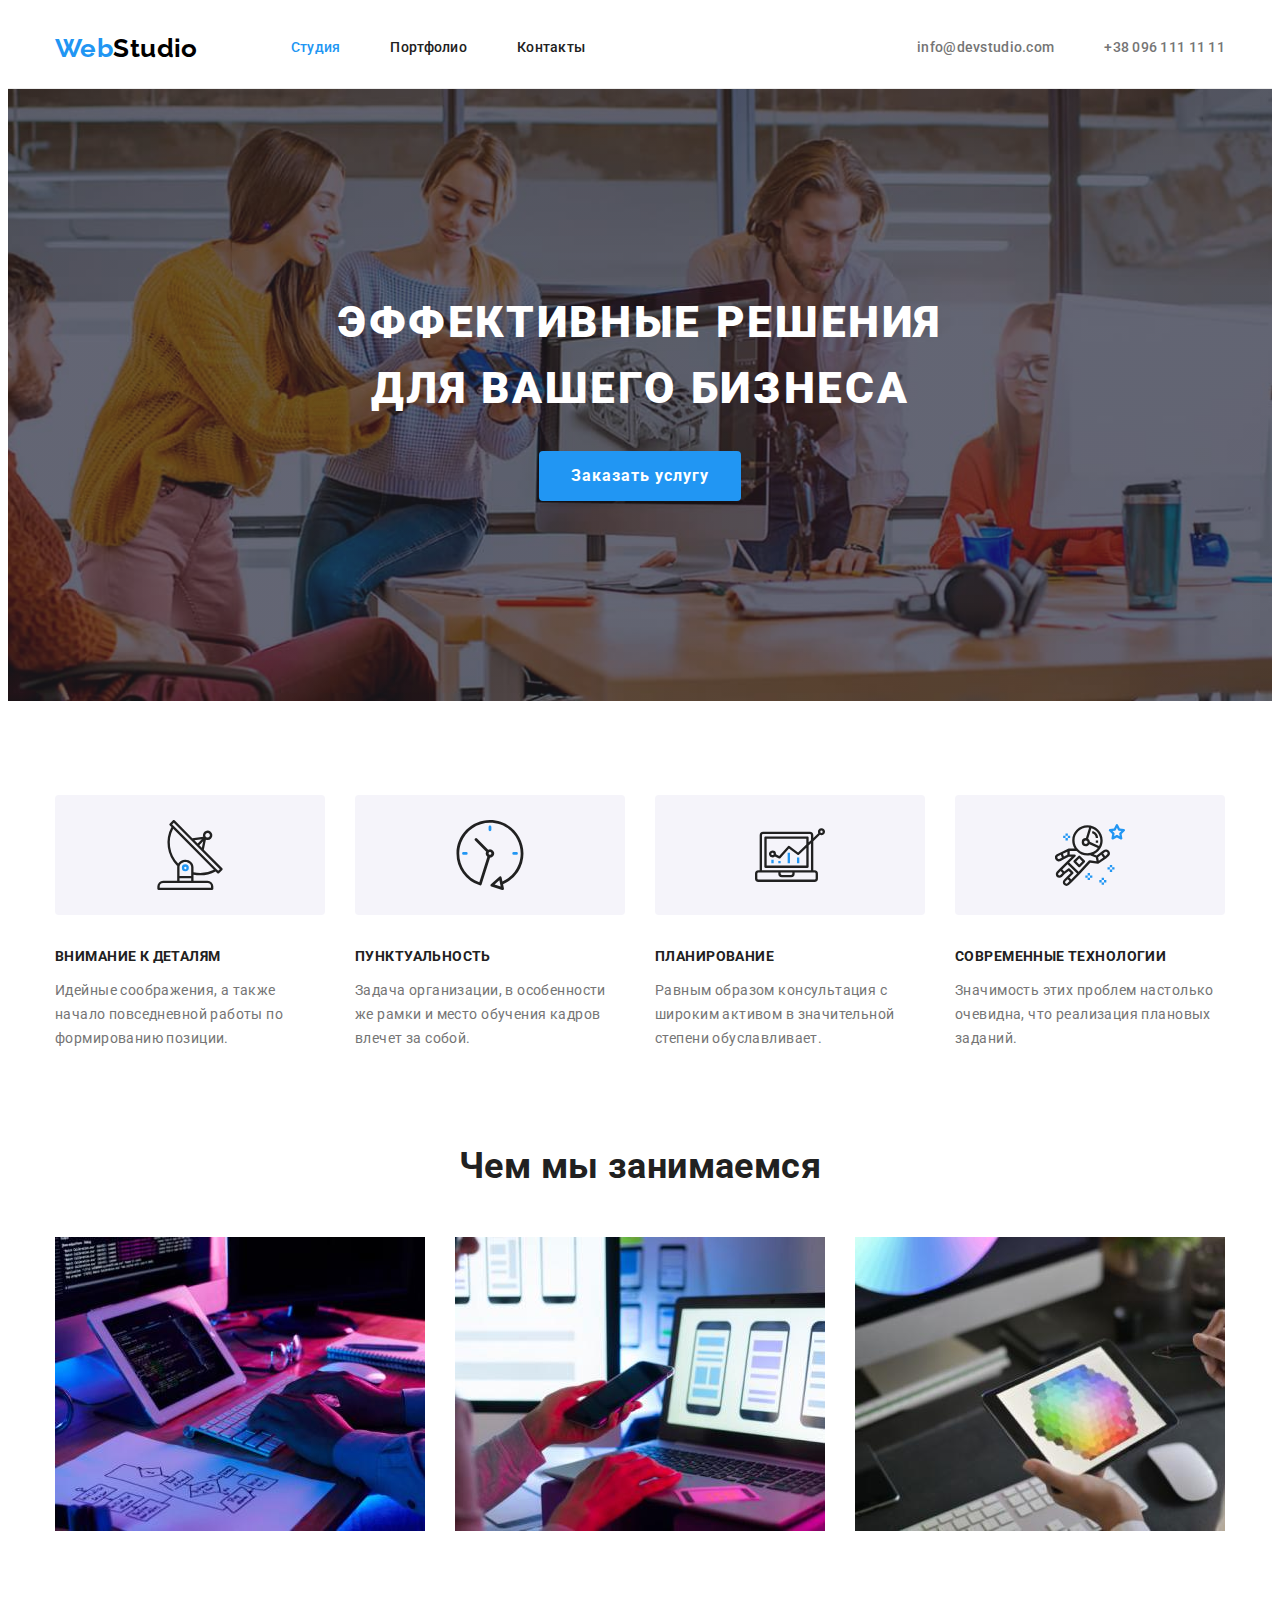
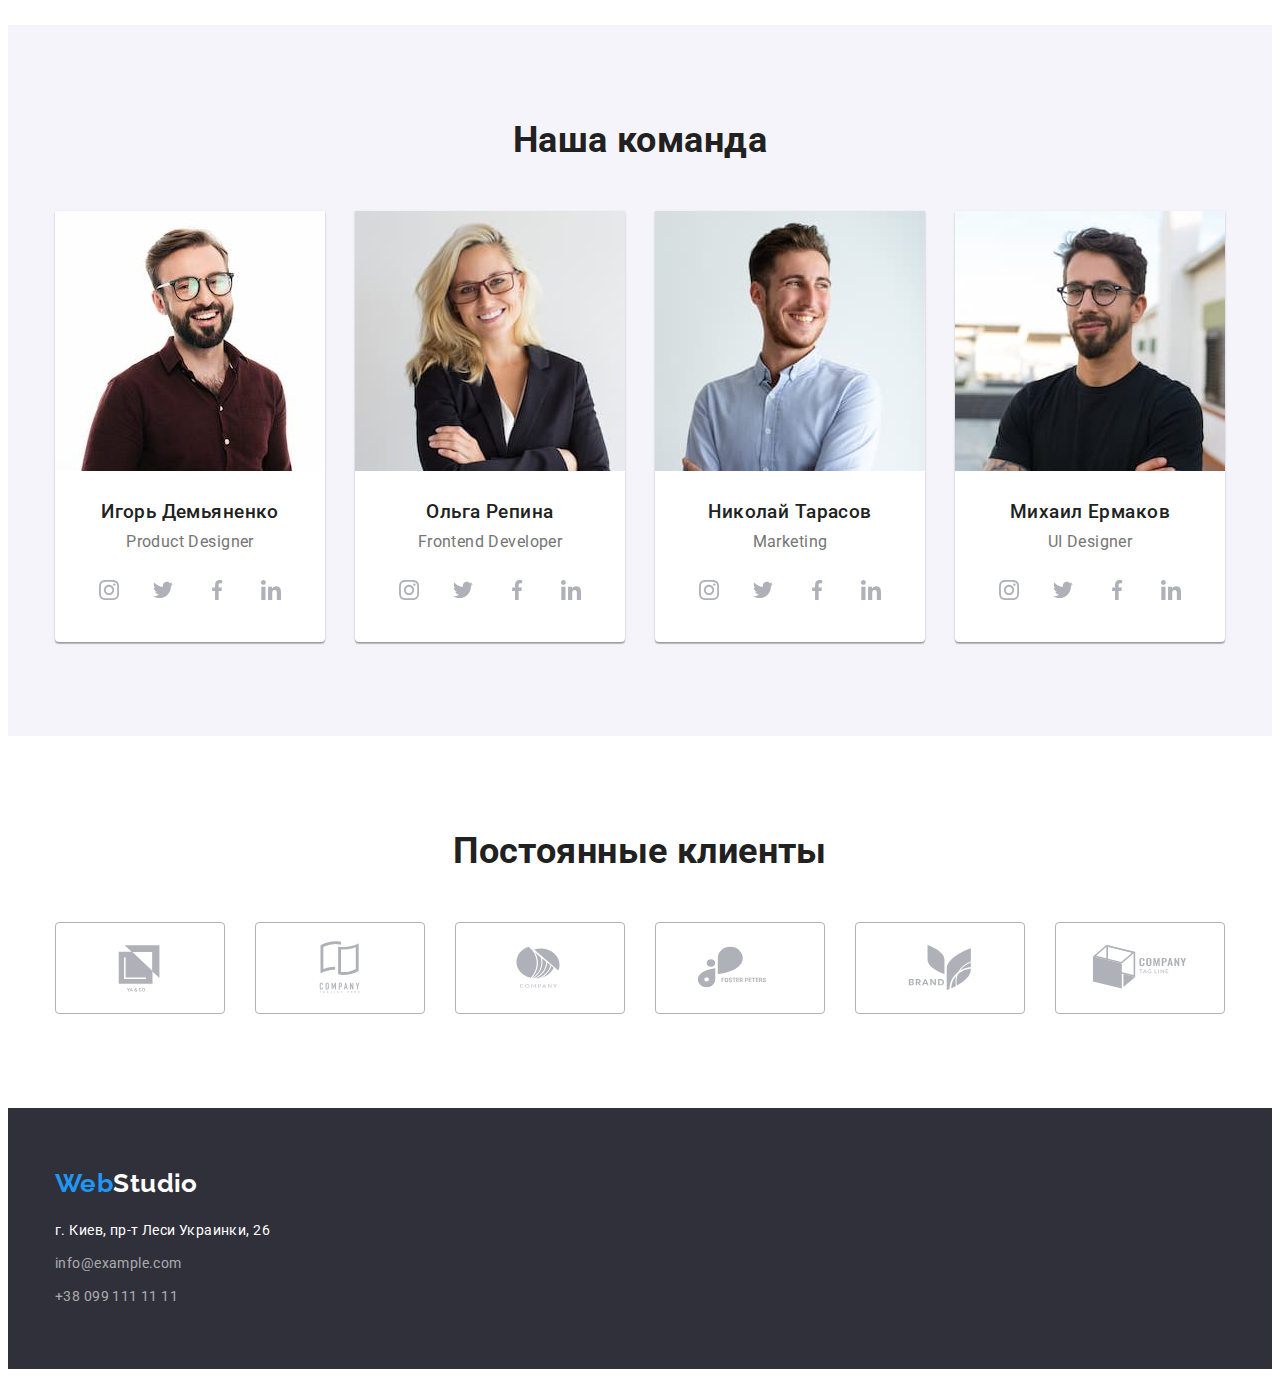
==== commit 52d9a298: "секцыя кленты" ====
--- a/index.html
+++ b/index.html
@@ -415,7 +415,11 @@
                 target="_blank"
                 rel="noreferrer noopener"
                 class="clients-icon-link"
-                >1</a
+                >
+                <svg class="clients-icon" width="106px" height="60px"> 
+                  <use href="./img/icons.svg#logo-ya-co"></use>
+                </svg>
+                </a
               >
             </li>
             <li class="clients-item">
@@ -424,7 +428,11 @@
                 target="_blank"
                 rel="noreferrer noopener"
                 class="clients-icon-link"
-                >1</a
+                >
+                <svg class="clients-icon" width="106px" height="60px"> 
+                  <use href="./img/icons.svg#logo-company-here"></use>
+                </svg>
+                </a
               >
             </li>
             <li class="clients-item">
@@ -433,7 +441,11 @@
                 target="_blank"
                 rel="noreferrer noopener"
                 class="clients-icon-link"
-                >1</a
+                >
+                <svg class="clients-icon" width="106px" height="60px"> 
+                  <use href="./img/icons.svg#logo-company"></use>
+                </svg>
+                </a
               >
             </li>
             <li class="clients-item">
@@ -442,7 +454,11 @@
                 target="_blank"
                 rel="noreferrer noopener"
                 class="clients-icon-link"
-                >1</a
+                >
+                <svg class="clients-icon" width="106px" height="60px"> 
+                  <use href="./img/icons.svg#logo-foster-peters"></use>
+                </svg>
+                </a
               >
             </li>
             <li class="clients-item">
@@ -451,7 +467,11 @@
                 target="_blank"
                 rel="noreferrer noopener"
                 class="clients-icon-link"
-                >1</a
+                >
+                <svg class="clients-icon" width="106px" height="60px"> 
+                  <use href="./img/icons.svg#logo-brand"></use>
+                </svg>
+                </a
               >
             </li>
             <li class="clients-item">
@@ -460,7 +480,11 @@
                 target="_blank"
                 rel="noreferrer noopener"
                 class="clients-icon-link"
-                >1</a
+                >
+                <svg class="clients-icon" width="106px" height="60px"> 
+                  <use href="./img/icons.svg#company-tag"></use>
+                </svg>
+                </a
               >
             </li>
           </ul>
--- a/css/styles.css
+++ b/css/styles.css
@@ -4,6 +4,7 @@
     --accent-color: #2196F3;
     --basic-white-color: #ffffff;
     --basic-dark-color: #2F303A;
+    --primary-icon-color: #AFB1B8;
 
 }
 
@@ -369,24 +370,37 @@
 
 .clients-list {
     display: flex;
+    justify-content: center;
 }
 
 .clients-item {
-    flex-basis: calc((100% - 30px ) / 6);
+    width: 170px;
     height: 92px;
-    border: 1px solid #AFB1B8;
+    margin-right: 30px;
+}
+.clients-item:last-child {
+    margin-right: 0;
+}
+
+.clients-icon-link {
+    width: 100%;
+    height: 100%;
+    display: flex;
+    align-items: center;
+    justify-content: center;
+    border: 1px solid var(--primary-icon-color);
     border-radius: 4px;
 }
-
-.clients-icon-link {
-    display: block;
-}
 .clients-icon-link:hover {
-    border: 2px solid var(--accent-color);
-}
-
-.clients-item:not(:last-child) {
-    margin-right: 30px;
+    border: 1px solid var(--accent-color);
+}
+
+.clients-icon {
+    fill: var(--primary-icon-color);
+}
+
+.clients-icon-link:hover .clients-icon {
+    fill: var(--accent-color);
 }
 
 
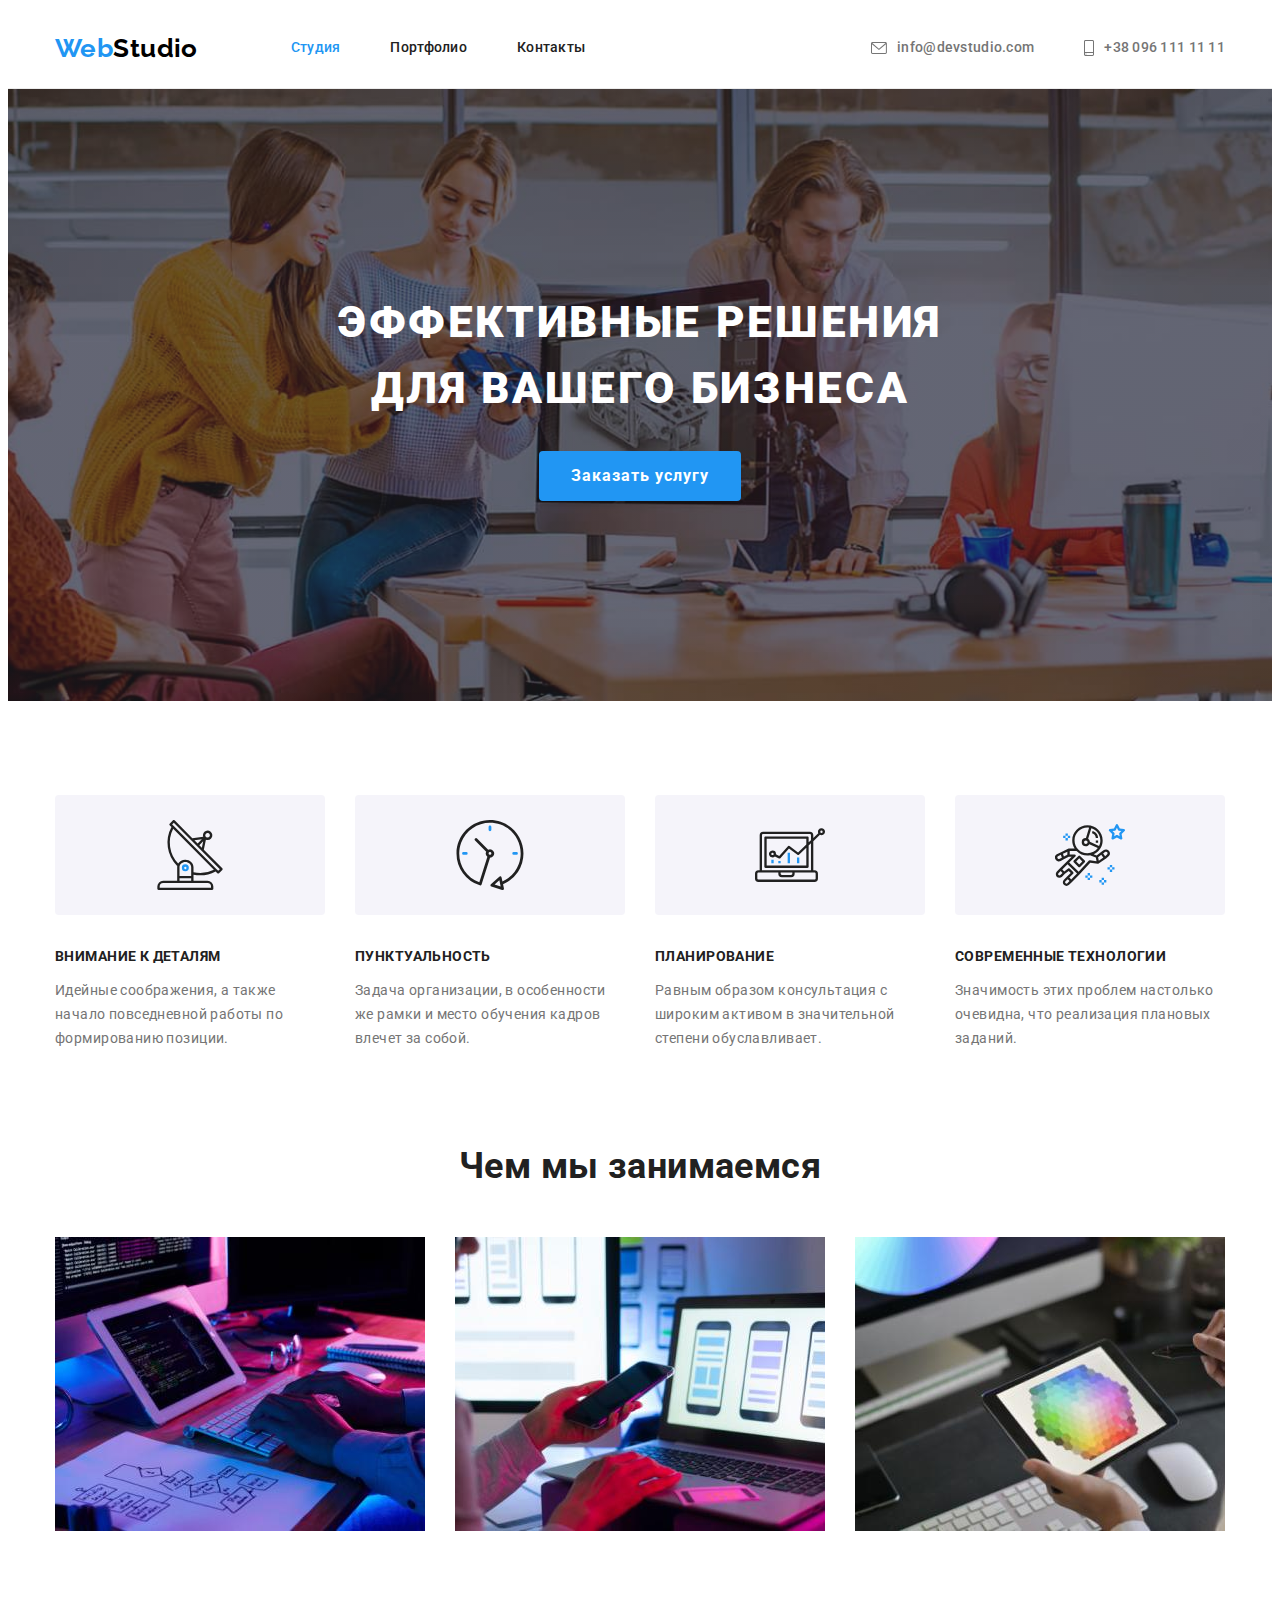
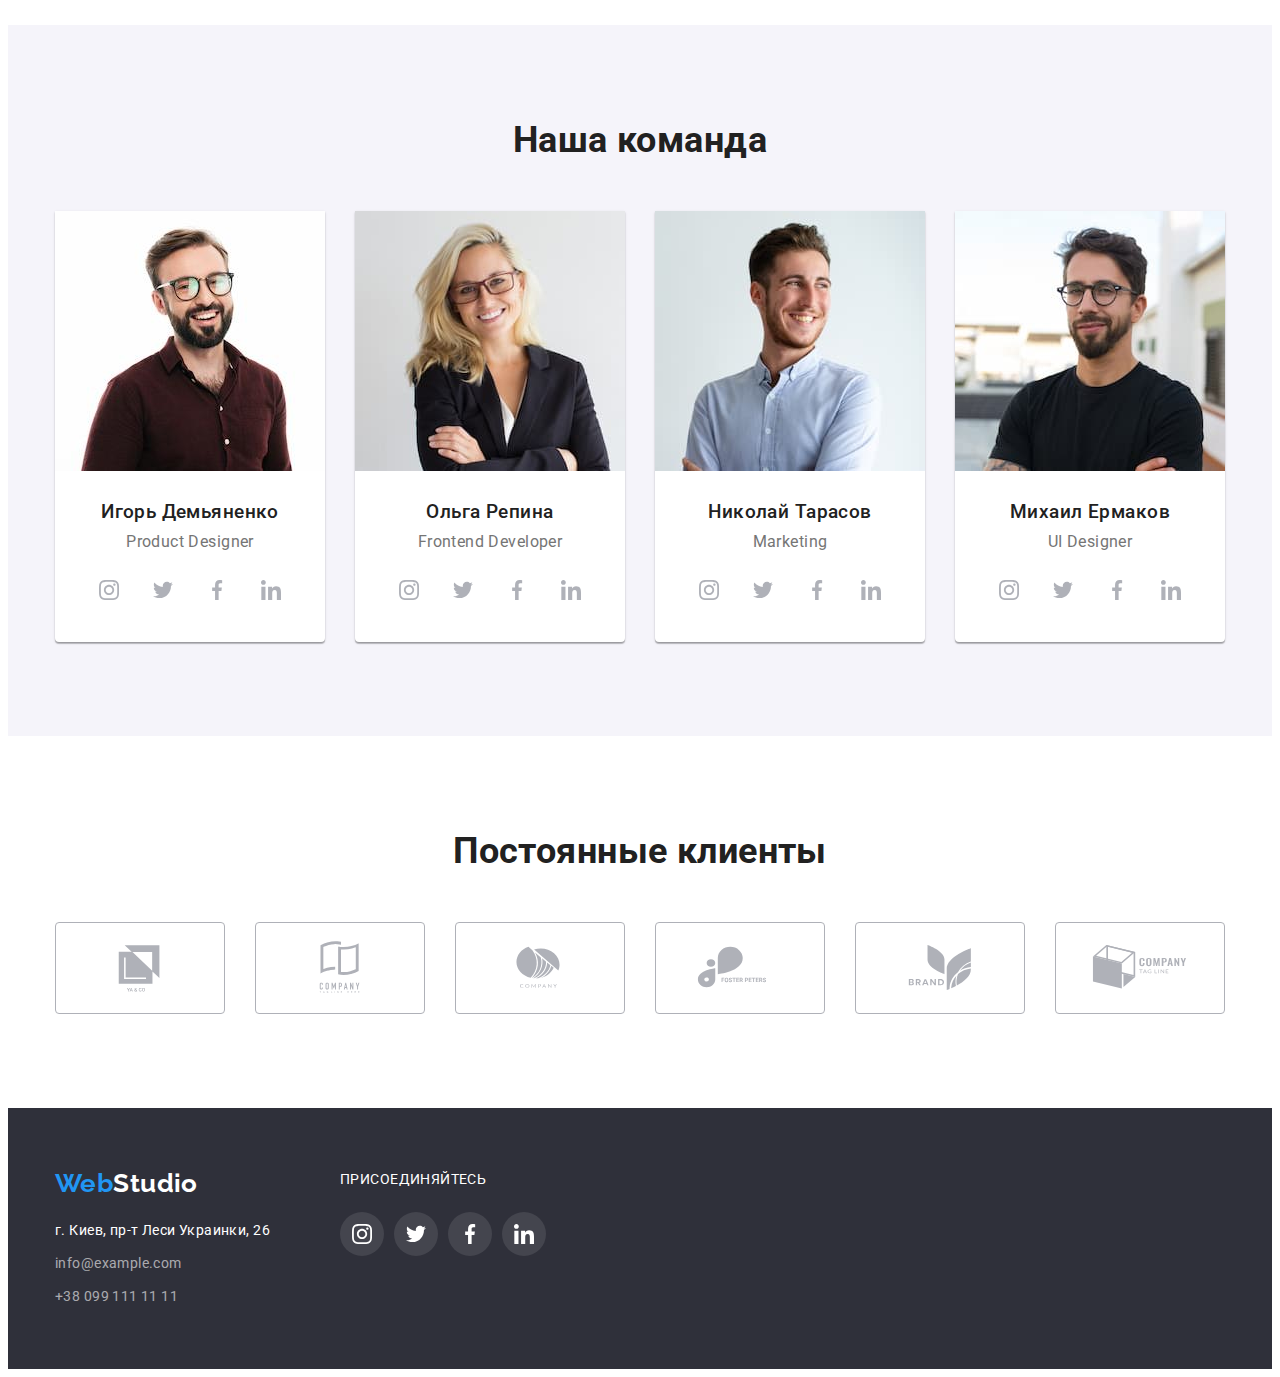
==== commit 1e1f5454: "верстает футер" ====
--- a/index.html
+++ b/index.html
@@ -45,12 +45,20 @@
         <ul class="contacts-nav">
           <li class="nav-item">
             <a href="mailto:info@devstudio.com" class="nav-link contacts-color"
-              >info@devstudio.com</a
+              >
+              <svg class="nav-icon" width="16px" height="12px"> 
+                <use href="./img/icons.svg#envelope"></use>
+              </svg>
+              info@devstudio.com</a
             >
           </li>
           <li class="nav-item">
             <a href="tel:+380961111111" class="nav-link contacts-color"
-              >+38 096 111 11 11</a
+              >
+              <svg class="nav-icon" width="10px" height="16px"> 
+                <use href="./img/icons.svg#smartphone"></use>
+              </svg>
+              +38 096 111 11 11</a
             >
           </li>
         </ul>
@@ -492,7 +500,8 @@
       </section>
     </main>
     <footer class="page-footer">
-      <div class="container">
+      <div class="container footer-container">
+        <div class="footer-contacts">
         <a href="./index.html" class="logo footer-logo"
           >Web<span class="accent-logo-footer">Studio</span></a
         >
@@ -515,7 +524,65 @@
             </li>
           </ul>
         </address>
+        </div>
+      <div class="join">
+        <p class="join-text">присоединяйтесь</p>
+        <ul class="team-icon-list">
+          <li class="team-icon-item">
+            <a
+              href=""
+              target="_blank"
+              rel="noreferrer noopener"
+              class="team-icon-link join-icon"
+              >
+              <svg class="join-social-ico" width="20px" height="20px">
+                <use href="./img/icons.svg#instagram"></use>
+              </svg>
+              </a
+            >
+          </li>
+          <li class="team-icon-item">
+            <a
+              href=""
+              target="_blank"
+              rel="noreferrer noopener"
+              class="team-icon-link join-icon"
+              >
+              <svg class="join-social-ico" width="20px" height="20px">
+                <use href="./img/icons.svg#twitter"></use>
+              </svg>
+              </a
+            >
+          </li>
+          <li class="team-icon-item">
+            <a
+              href=""
+              target="_blank"
+              rel="noreferrer noopener"
+              class="team-icon-link join-icon"
+              >
+              <svg class="join-social-ico" width="20px" height="20px">
+                <use href="./img/icons.svg#facebook"></use>
+              </svg>
+              </a
+            >
+          </li>
+          <li class="team-icon-item">
+            <a
+              href=""
+              target="_blank"
+              rel="noreferrer noopener"
+              class="team-icon-link join-icon"
+              >
+              <svg class="join-social-ico" width="20px" height="20px">
+                <use href="./img/icons.svg#linkedin"></use>
+              </svg>
+              </a
+            >
+          </li>
+        </ul>
       </div>
+    </div>
     </footer>
   </body>
 </html>
--- a/css/styles.css
+++ b/css/styles.css
@@ -146,6 +146,19 @@
 
 .contacts-color {
     color: var(--primary-text-color);
+    display: flex;
+    align-items: center;
+}
+
+.nav-icon {
+    margin-right: 10px;
+    fill: var(--primary-text-color);
+
+}
+
+.nav-link:hover .nav-icon,
+.nav-link:focus .nav-icon {
+    fill: var(--accent-color);
 }
 
 
@@ -358,10 +371,12 @@
     fill: #AFB1B8;
 }
 
-.team-icon-link:hover {
+.team-icon-link:hover,
+.team-icon-link:focus {
     background-color: var(--accent-color);
 }
-.team-icon-link:hover .team-social-ico {
+.team-icon-link:hover .team-social-ico,
+.team-icon-link:focus .team-social-ico {
     fill: #ffffff;
 }
 
@@ -391,7 +406,8 @@
     border: 1px solid var(--primary-icon-color);
     border-radius: 4px;
 }
-.clients-icon-link:hover {
+.clients-icon-link:hover,
+.clients-icon-link:focus {
     border: 1px solid var(--accent-color);
 }
 
@@ -399,7 +415,8 @@
     fill: var(--primary-icon-color);
 }
 
-.clients-icon-link:hover .clients-icon {
+.clients-icon-link:hover .clients-icon,
+.clients-icon-link:focus .clients-icon {
     fill: var(--accent-color);
 }
 
@@ -496,6 +513,14 @@
     background-color: var(--basic-dark-color);
 }
 
+.footer-container {
+    display: flex;
+}
+
+.footer-contacts {
+    margin-right: 70px;
+}
+
 .footer-logo {
     display: inline-block;
     margin-right: 0;
@@ -520,4 +545,20 @@
 
 .contacts-link-f {
     color: rgba(255, 255, 255, 0.6);
+}
+
+.join-text {
+    margin-bottom: 20px;
+    
+    letter-spacing: 0.03em;
+    text-transform: uppercase;
+    color: var(--basic-white-color);
+}
+
+.join-icon {
+    background-color: rgba(255, 255, 255, 0.1);;
+}
+
+.join-social-ico {
+    fill: #ffffff;
 }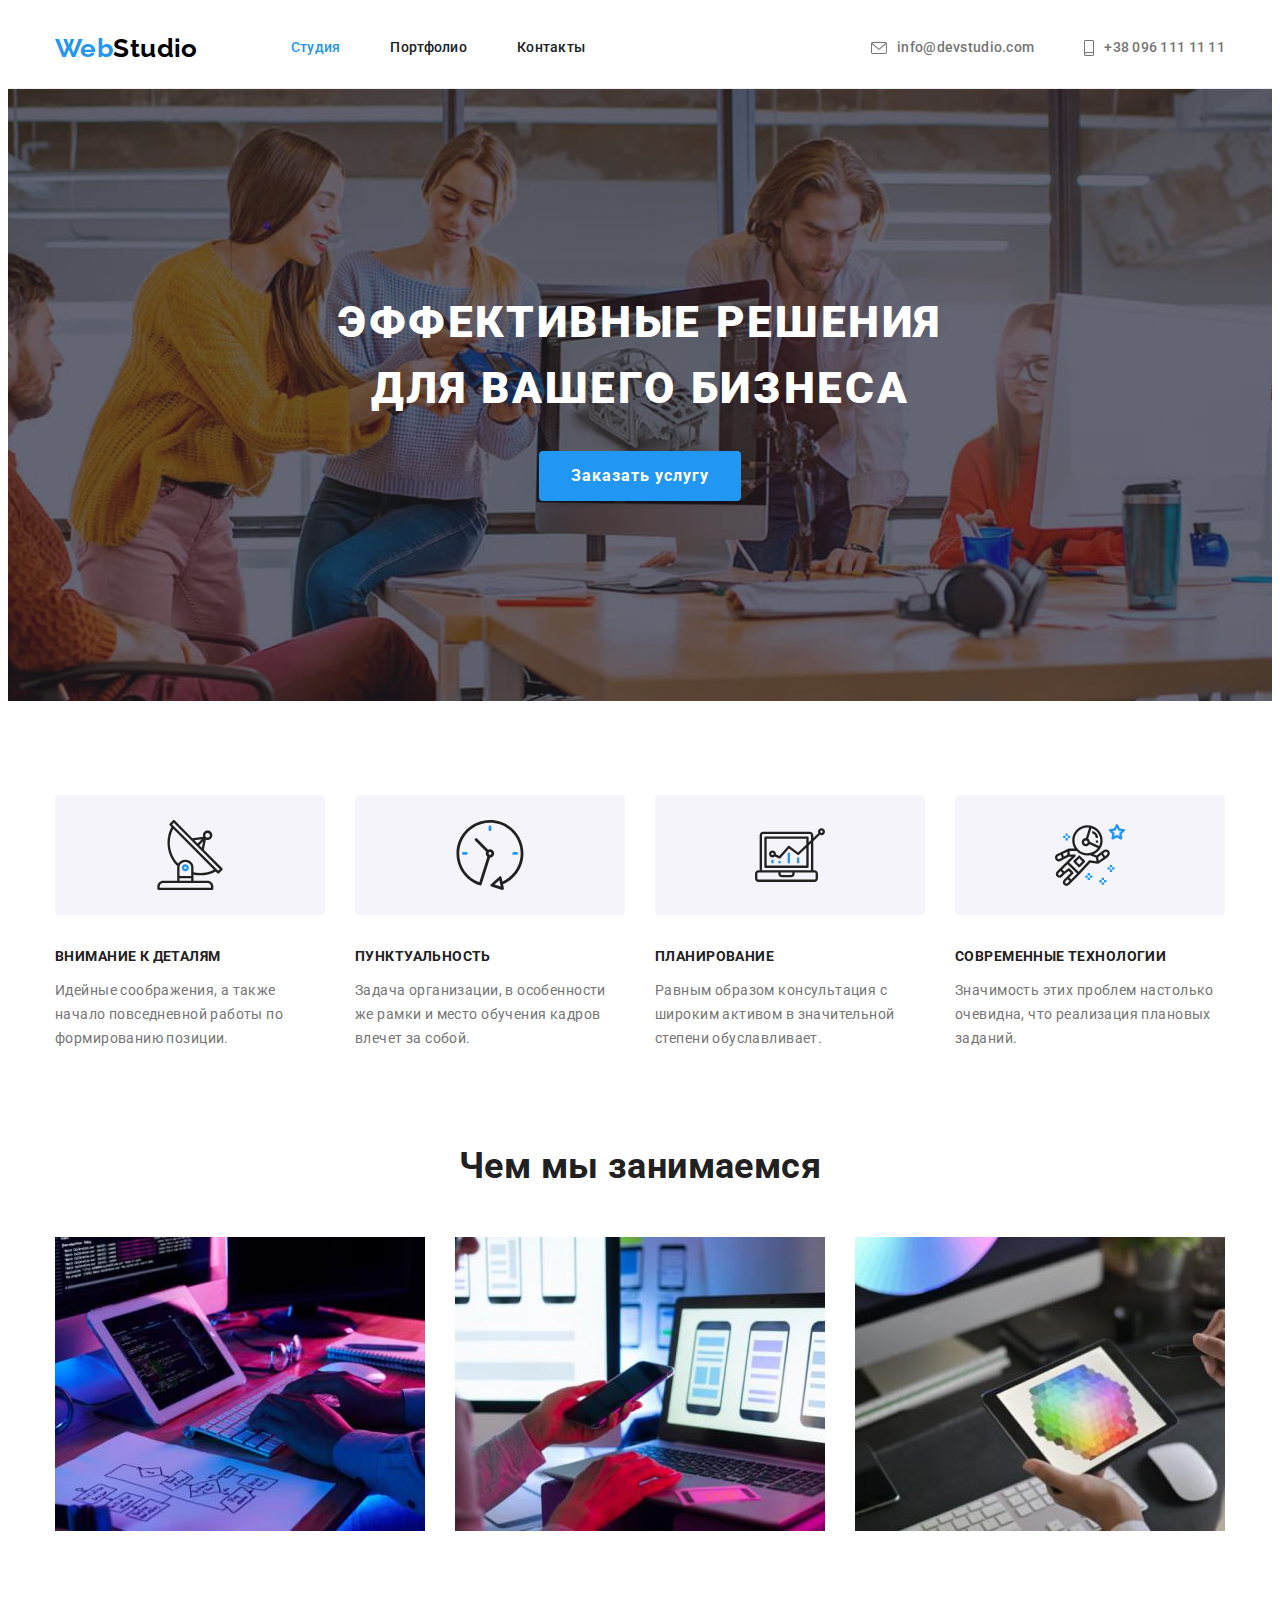
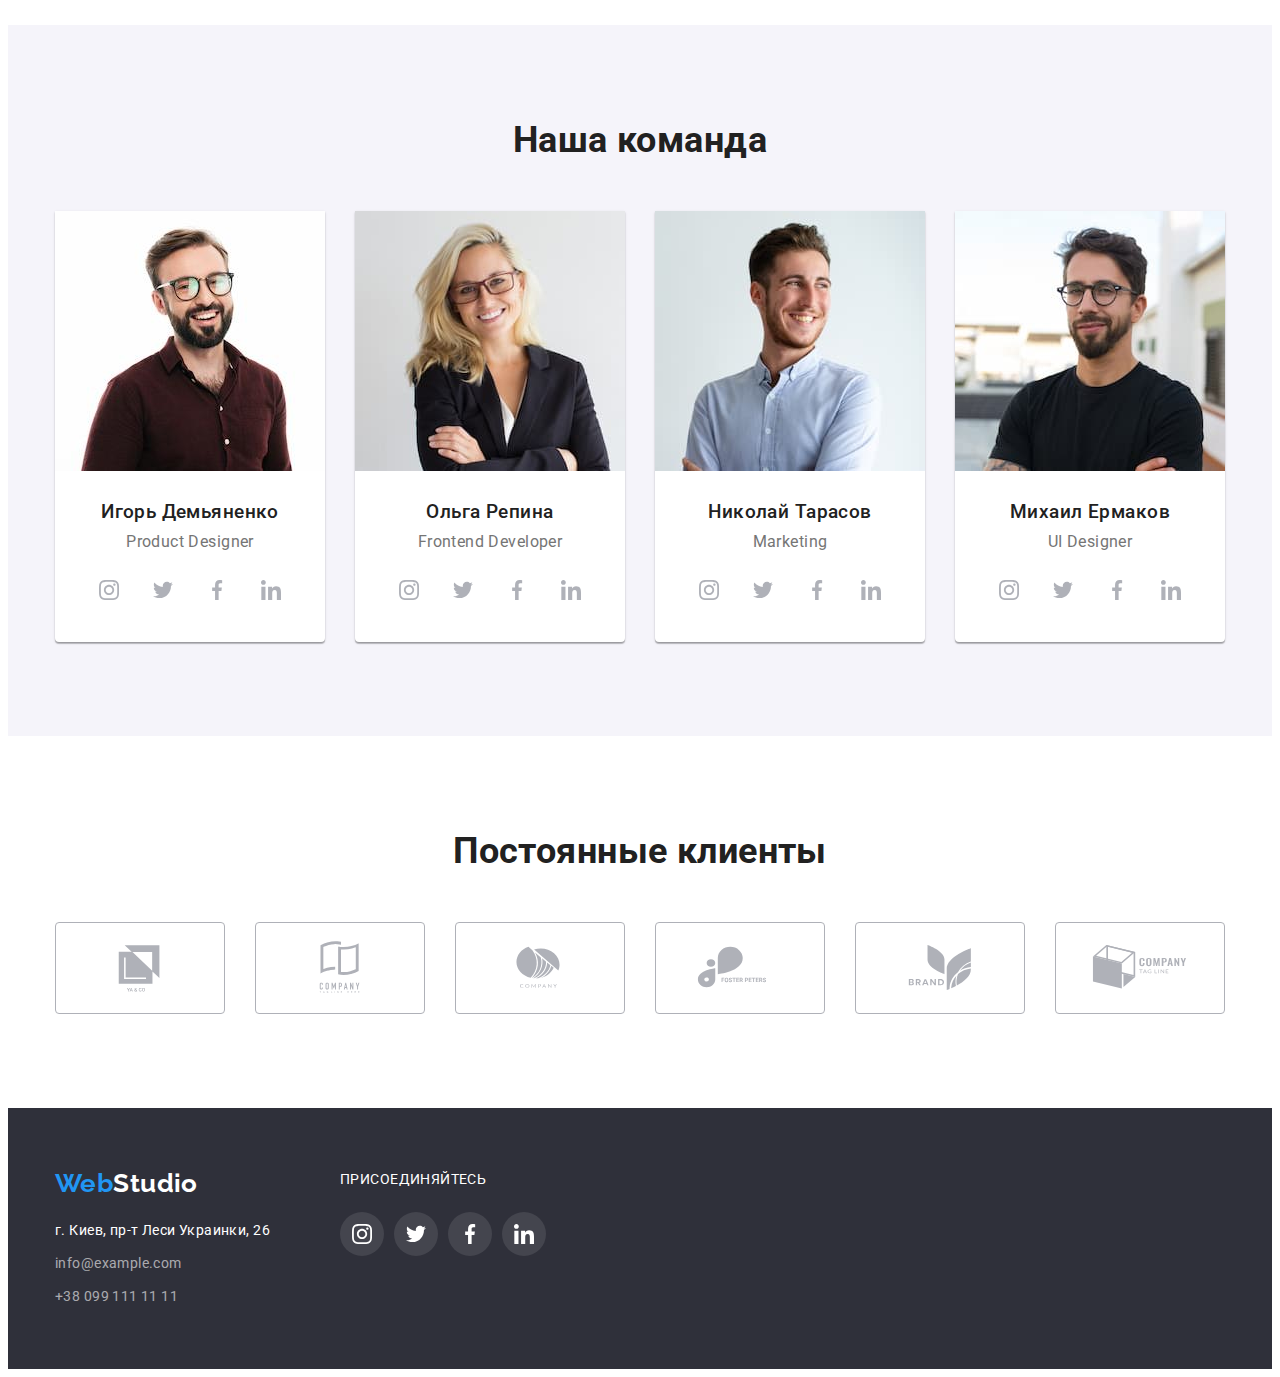
==== commit 09f8d75d: "расставляет иконки" ====
--- a/index.html
+++ b/index.html
@@ -77,28 +77,48 @@
         <div class="container">
           <h2 class="visually-hidden">Наши преимущества</h2>
           <ul class="benefits-list">
-            <li class="benefits-item benefits-icon-antenna">
+            <li class="benefits-item">
+              <div class="benefits-icon-bg">
+                <svg class="benefits-icon">
+                  <use href="./img/icons.svg#antenna"></use>
+                </svg>
+              </div>
               <h3 class="benefits-title">Внимание к деталям</h3>
               <p class="benefits-text">
                 Идейные соображения, а также начало повседневной работы по
                 формированию позиции.
               </p>
             </li>
-            <li class="benefits-item benefits-icon-clock">
+            <li class="benefits-item">
+              <div class="benefits-icon-bg">
+                <svg class="benefits-icon">
+                  <use href="./img/icons.svg#clock"></use>
+                </svg>
+              </div>
               <h3 class="benefits-title">Пунктуальность</h3>
               <p class="benefits-text">
                 Задача организации, в особенности же рамки и место обучения
                 кадров влечет за собой.
               </p>
             </li>
-            <li class="benefits-item benefits-icon-diagram">
+            <li class="benefits-item">
+              <div class="benefits-icon-bg">
+                <svg class="benefits-icon">
+                  <use href="./img/icons.svg#diagram"></use>
+                </svg>
+              </div>
               <h3 class="benefits-title">Планирование</h3>
               <p class="benefits-text">
                 Равным образом консультация с широким активом в значительной
                 степени обуславливает.
               </p>
             </li>
-            <li class="benefits-item benefits-icon-astronaut">
+            <li class="benefits-item">
+              <div class="benefits-icon-bg">
+                <svg class="benefits-icon">
+                  <use href="./img/icons.svg#astronaut"></use>
+                </svg>
+              </div>
               <h3 class="benefits-title">Современные технологии</h3>
               <p class="benefits-text">
                 Значимость этих проблем настолько очевидна, что реализация
--- a/css/styles.css
+++ b/css/styles.css
@@ -239,11 +239,27 @@
 }
 
 .benefits-item {
-    flex-basis: calc(100% * 4 - 30px);
+    flex-basis: calc(100% / 4 - 30px);
     margin-left: 30px;
 }
 
-.benefits-item::before {
+.benefits-icon-bg {
+    display: flex;
+    height: 120px;
+    margin-bottom: 30px;
+    align-items: center;
+    justify-content: center;
+    border-radius: 4px;
+    background-color: #F5F4FA;
+}
+
+.benefits-icon {
+    width: 70px;
+    height: 70px;
+}
+
+
+/* .benefits-item::before {
     display: block;
     content: '';
     height: 120px;
@@ -253,9 +269,9 @@
     background-color: #F5F4FA;
     background-repeat: no-repeat;
     background-position: center;
-}
-
-.benefits-icon-antenna::before {
+} */
+
+/* .benefits-icon-antenna::before {
     background-image: url(../img/benefits/antenna.svg);
 }
 
@@ -269,7 +285,7 @@
 
 .benefits-icon-astronaut::before {
     background-image: url(../img/benefits/astronaut.svg);
-}
+} */
 
 .benefits-title {
     margin-bottom: 10px;
@@ -314,7 +330,7 @@
 
 .team-item {
     margin-right: 30px;
-
+    flex-basis: calc((100% - 3 * 30px) / 4);
     background-color: #ffffff;
     box-shadow: 0px 1px 3px rgba(0, 0, 0, 0.12), 
     0px 1px 1px rgba(0, 0, 0, 0.14), 
@@ -555,6 +571,9 @@
     color: var(--basic-white-color);
 }
 
+.join {
+    margin-right: auto;
+}
 .join-icon {
     background-color: rgba(255, 255, 255, 0.1);;
 }
